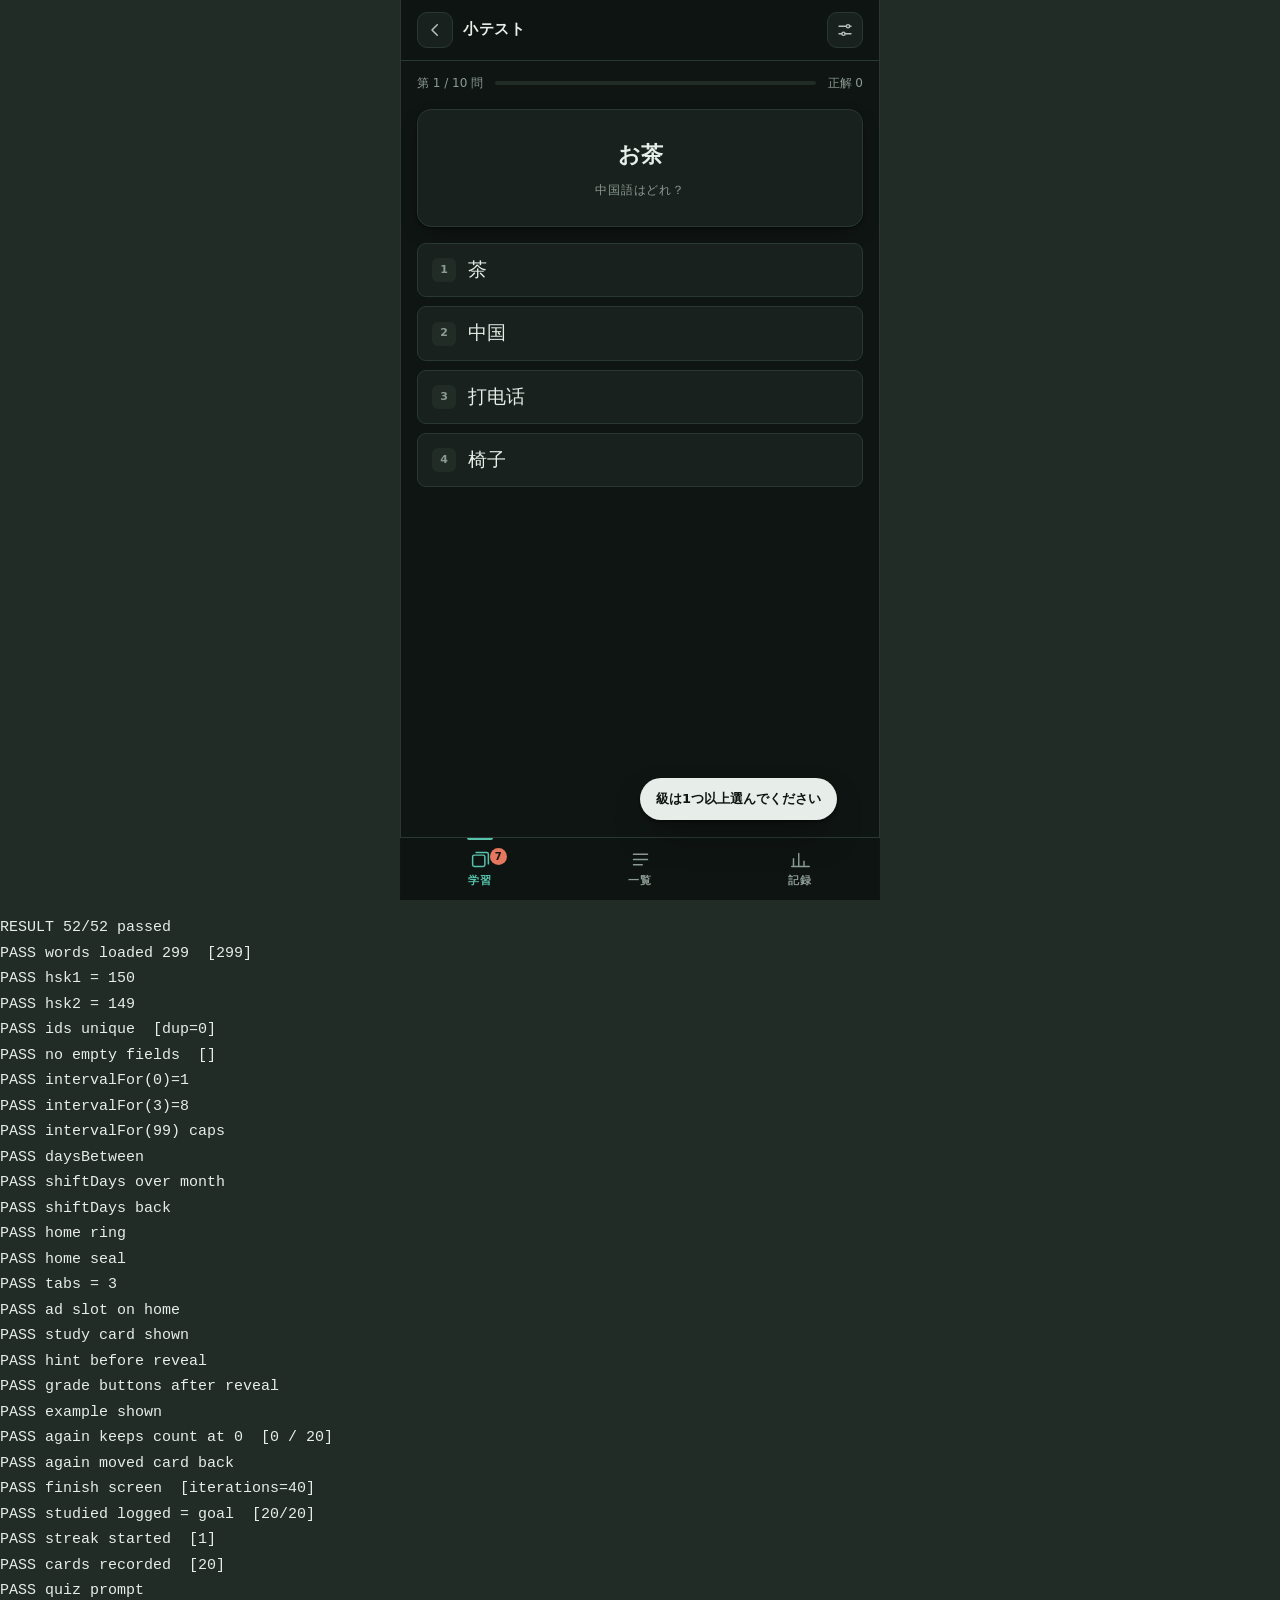
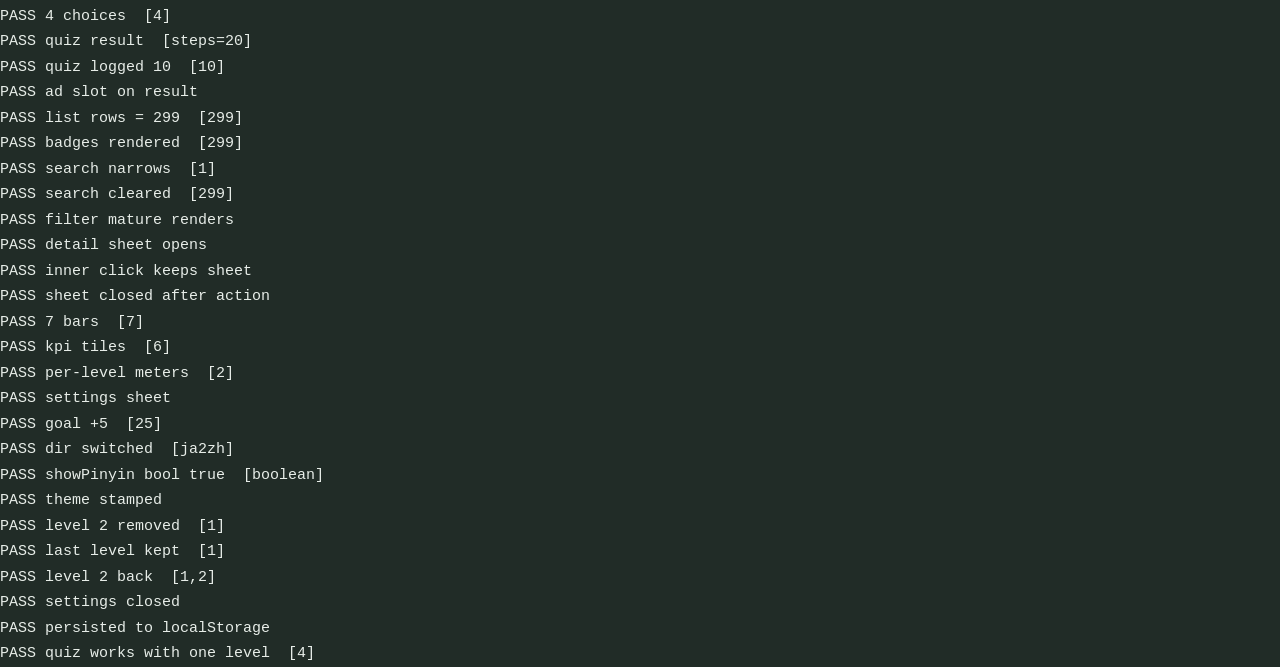
==== dev/selftest.html @ 1c965298 "HSK単語帳 初回公開: HSK1・2 299語、間隔反復、小テスト、広告枠 Co-Authored-By: Claude Sonnet 5 <noreply@anthropic.com>" ====
<!doctype html>
<html lang="ja"><head><meta charset="utf-8"><title>selftest</title>
<link rel="stylesheet" href="../css/app.css"></head><body>
<div class="app">
  <header class="topbar" id="topbar"></header>
  <main class="screen" id="screen"><p class="empty">読み込み中…</p></main>
  <nav class="tabbar" id="tabbar"></nav>
</div>
<div id="sheet" hidden></div>
<pre id="out">pending</pre>
<script src="../data/hsk1.js"></script>
<script src="../data/hsk2.js"></script>
<script src="../js/store.js"></script>
<script src="../js/srs.js"></script>
<script src="../js/ads.js"></script>
<script src="../js/app.js"></script>
<script>
var L = [];
function ok(name, cond, extra) { L.push((cond ? "PASS " : "FAIL ") + name + (extra !== undefined ? "  [" + extra + "]" : "")); }
function q(s) { return document.querySelector(s); }
function qa(s) { return document.querySelectorAll(s); }
function click(s) { var e = q(s); if (!e) { L.push("FAIL click-missing " + s); return false; } e.click(); return true; }

window.addEventListener("load", function () { setTimeout(run, 60); });

function run() {
  try {
    var S = window.HSK.store, R = window.HSK.srs, A = window.HSK.app;

    /* --- データ --- */
    var W = A.words();
    ok("words loaded 299", W.length === 299, W.length);
    ok("hsk1 = 150", W.filter(function (x) { return x.level === 1; }).length === 150);
    ok("hsk2 = 149", W.filter(function (x) { return x.level === 2; }).length === 149);
    var ids = {}, dup = 0;
    W.forEach(function (x) { if (ids[x.id]) dup++; ids[x.id] = 1; });
    ok("ids unique", dup === 0, "dup=" + dup);
    var missing = W.filter(function (x) { return !x.w || !x.p || !x.j || !x.pos || !x.ez || !x.ep || !x.ej; });
    ok("no empty fields", missing.length === 0, missing.length ? missing[0].id : "");

    /* --- 日付と間隔の計算 --- */
    ok("intervalFor(0)=1", R.intervalFor(0) === 1);
    ok("intervalFor(3)=8", R.intervalFor(3) === 8);
    ok("intervalFor(99) caps", R.intervalFor(99) === 60);
    ok("daysBetween", S.daysBetween("2026-02-28", "2026-03-01") === 1);
    ok("shiftDays over month", S.shiftDays("2026-01-31", 1) === "2026-02-01");
    ok("shiftDays back", S.shiftDays("2026-03-01", -1) === "2026-02-28");

    /* --- ホーム --- */
    ok("home ring", !!q(".ring__num"));
    ok("home seal", !!q(".seal"));
    ok("tabs = 3", qa("#tabbar button").length === 3);
    ok("ad slot on home", !!q('[data-ad="home"]'));

    /* --- 学習を一周する --- */
    var goal = S.settings.goal;
    click('[data-go="study-normal"]');
    ok("study card shown", !!q(".card"));
    ok("hint before reveal", !!q(".card__hint"));
    click('[data-act="reveal"]');
    ok("grade buttons after reveal", qa(".grade button").length === 3);
    ok("example shown", !!q(".example__zh"));

    /* 1枚目は「わからない」で後ろに回る */
    var first = q(".card__hanzi").textContent;
    click('[data-grade="again"]');
    var barText = q(".study__bar span").textContent;
    ok("again keeps count at 0", barText.indexOf("0 /") === 0, barText);
    ok("again moved card back", q(".card__hanzi").textContent !== first || goal === 1);

    var guard = 0;
    while (q(".grade, .card") && guard++ < 400) {
      if (q(".grade")) { q('[data-grade="good"]').click(); }
      else if (q('[data-act="reveal"]')) { q('[data-act="reveal"]').click(); }
      else break;
    }
    ok("finish screen", !!q(".finish"), "iterations=" + guard);
    ok("studied logged = goal", S.countStudied(S.today()) === goal, S.countStudied(S.today()) + "/" + goal);
    ok("streak started", S.liveStreak(S.today()) === 1, S.liveStreak(S.today()));
    var graded = Object.keys(S.state.cards).length;
    ok("cards recorded", graded === goal, graded);

    /* --- 小テスト --- */
    click('[data-go="quiz"]');
    ok("quiz prompt", !!q(".quiz__prompt"));
    ok("4 choices", qa(".choice").length === 4, qa(".choice").length);
    var qguard = 0;
    while (!q(".score-big") && qguard++ < 60) {
      if (q(".choice:not([disabled])")) q(".choice:not([disabled])").click();
      else if (q('[data-act="quiz-next"]')) q('[data-act="quiz-next"]').click();
      else break;
    }
    ok("quiz result", !!q(".score-big"), "steps=" + qguard);
    ok("quiz logged 10", S.state.log[S.today()].quiz === 10, S.state.log[S.today()].quiz);
    ok("ad slot on result", !!q('[data-ad="result"]'));

    /* --- 一覧 --- */
    click('[data-tab="list"]');
    var rows = qa(".word-row").length;
    ok("list rows = 299", rows === 299, rows);
    ok("badges rendered", qa(".badge").length === rows, qa(".badge").length);
    var inp = q("#list-search");
    inp.value = "苹果";
    inp.dispatchEvent(new Event("input", { bubbles: true }));
    ok("search narrows", qa(".word-row").length === 1, qa(".word-row").length);
    inp.value = "";
    inp.dispatchEvent(new Event("input", { bubbles: true }));
    ok("search cleared", qa(".word-row").length === 299, qa(".word-row").length);
    click('[data-filter="mature"]');
    ok("filter mature renders", !!(q(".word-list") || q(".empty")));
    click('[data-filter="all"]');

    /* 語の詳細シート */
    q(".word-row").click();
    ok("detail sheet opens", !!q(".sheet .detail"));
    q(".sheet").click();                       /* シート内の余白を押しても閉じない */
    ok("inner click keeps sheet", !!q(".sheet .detail"));
    click('[data-act="mark-mature"]');
    ok("sheet closed after action", !q(".sheet"));

    /* --- 記録 --- */
    click('[data-tab="stats"]');
    ok("7 bars", qa(".bars__col").length === 7, qa(".bars__col").length);
    ok("kpi tiles", qa(".kpi").length >= 4, qa(".kpi").length);
    ok("per-level meters", qa(".meter").length >= 2, qa(".meter").length);

    /* --- 設定 --- */
    click('[data-act="settings"]');
    ok("settings sheet", !!q(".sheet"));
    var g0 = S.settings.goal;
    click('[data-act="goal+"]');
    ok("goal +5", S.settings.goal === g0 + 5, S.settings.goal);
    click('[data-set="dir"][data-val="ja2zh"]');
    ok("dir switched", S.settings.dir === "ja2zh", S.settings.dir);
    click('[data-set="showPinyin"][data-val="true"]');
    ok("showPinyin bool true", S.settings.showPinyin === true, typeof S.settings.showPinyin);
    click('[data-set="theme"][data-val="dark"]');
    ok("theme stamped", document.documentElement.getAttribute("data-theme") === "dark");
    click('[data-level="2"]');
    ok("level 2 removed", S.settings.levels.join() === "1", S.settings.levels.join());
    click('[data-level="1"]');
    ok("last level kept", S.settings.levels.join() === "1", S.settings.levels.join());
    click('[data-level="2"]');
    ok("level 2 back", S.settings.levels.join() === "1,2", S.settings.levels.join());
    click('[data-act="sheet-close"]');
    ok("settings closed", !q(".sheet"));

    /* --- 保存 --- */
    S.saveNow();
    var raw = localStorage.getItem("hsk-vocab:v1");
    var parsed = raw ? JSON.parse(raw) : null;
    ok("persisted to localStorage", !!(parsed && parsed.cards && Object.keys(parsed.cards).length > 0));

    /* 片方の級だけでも小テストが組めるか */
    S.settings.levels = [1];
    click('[data-tab="home"]');
    click('[data-go="quiz"]');
    ok("quiz works with one level", qa(".choice").length === 4, qa(".choice").length);
  } catch (e) {
    L.push("FAIL exception: " + (e && e.message) + " @ " + (e && e.stack ? e.stack.split("\n")[1] : ""));
  }
  var bad = L.filter(function (s) { return s.indexOf("FAIL") === 0; });
  document.getElementById("out").textContent =
    "RESULT " + (L.length - bad.length) + "/" + L.length + " passed\n" + L.join("\n");
}
</script></body></html>
---- css/app.css ----
/* ===========================================================
   HSK 単語帳 — スタイル
   モチーフ: 青磁(翠)の紙面に、連続記録だけを朱印で押す
   =========================================================== */

/* ---- トークン: 明るいテーマを完全定義 ---- */
:root {
  --paper:      #F1F4F0;   /* 地色: わずかに緑に寄せた紙白 */
  --surface:    #FFFFFF;
  --surface-2:  #E9EEE8;   /* 沈んだ面 */
  --ink:        #1B2420;   /* 墨: 緑に寄せた黒 */
  --ink-2:      #44524B;
  --muted:      #6B7A72;
  --line:       #D5DDD5;
  --line-2:     #C3CDC3;

  --jade:       #15655A;   /* 主アクション */
  --jade-soft:  #DCE9E5;
  --jade-ink:   #0E4A41;
  --on-jade:    #FFFFFF;   /* 翠の上に乗る文字色 */

  --seal:       #B33A2B;   /* 朱: 連続記録の印にのみ使う */
  --seal-soft:  #F5E2DE;

  --good:       #4C7A3C;
  --warn:       #9A7320;
  --crit:       #A63A2B;

  --radius:     14px;
  --radius-sm:  9px;
  --shadow:     0 1px 2px rgba(27,36,32,.06), 0 8px 24px -12px rgba(27,36,32,.18);
  --shadow-lift:0 2px 4px rgba(27,36,32,.08), 0 18px 40px -16px rgba(27,36,32,.28);

  --font-ui:    "Zen Kaku Gothic New", "Hiragino Kaku Gothic ProN", "Yu Gothic UI", Meiryo, system-ui, sans-serif;
  --font-han:   "Noto Serif SC", "Songti SC", "Yu Mincho", "Hiragino Mincho ProN", serif;

  --tab-h:      62px;
  color-scheme: light;
}

@media (prefers-color-scheme: dark) {
  :root:not([data-theme="light"]) {
    --paper:     #0F1513;
    --surface:   #18211D;
    --surface-2: #212C27;
    --ink:       #E7EDE8;
    --ink-2:     #B6C3BC;
    --muted:     #8B9A92;
    --line:      #2A3833;
    --line-2:    #3A4A44;

    --jade:      #58C3AC;
    --jade-soft: #1C332E;
    --jade-ink:  #8FDCC9;
    --on-jade:   #07211C;

    --seal:      #E5775F;
    --seal-soft: #341D18;

    --good:      #7FC167;
    --warn:      #D9AE4E;
    --crit:      #E5775F;

    --shadow:      0 1px 2px rgba(0,0,0,.5), 0 8px 24px -12px rgba(0,0,0,.7);
    --shadow-lift: 0 2px 4px rgba(0,0,0,.55), 0 18px 40px -16px rgba(0,0,0,.8);
    color-scheme: dark;
  }
}

:root[data-theme="dark"] {
  --paper:     #0F1513;
  --surface:   #18211D;
  --surface-2: #212C27;
  --ink:       #E7EDE8;
  --ink-2:     #B6C3BC;
  --muted:     #8B9A92;
  --line:      #2A3833;
  --line-2:    #3A4A44;

  --jade:      #58C3AC;
  --jade-soft: #1C332E;
  --jade-ink:  #8FDCC9;
  --on-jade:   #07211C;

  --seal:      #E5775F;
  --seal-soft: #341D18;

  --good:      #7FC167;
  --warn:      #D9AE4E;
  --crit:      #E5775F;

  --shadow:      0 1px 2px rgba(0,0,0,.5), 0 8px 24px -12px rgba(0,0,0,.7);
  --shadow-lift: 0 2px 4px rgba(0,0,0,.55), 0 18px 40px -16px rgba(0,0,0,.8);
  color-scheme: dark;
}

/* ---- 土台 ---- */
*, *::before, *::after { box-sizing: border-box; }

html, body { height: 100%; }

body {
  margin: 0;
  background: var(--paper);
  color: var(--ink);
  font-family: var(--font-ui);
  font-size: 15px;
  line-height: 1.7;
  -webkit-text-size-adjust: 100%;
  -webkit-tap-highlight-color: transparent;
}

img { max-width: 100%; }
[hidden] { display: none !important; }

button { font: inherit; color: inherit; cursor: pointer; }

:focus-visible {
  outline: 2px solid var(--jade);
  outline-offset: 2px;
  border-radius: 4px;
}

@media (prefers-reduced-motion: reduce) {
  *, *::before, *::after {
    animation-duration: .001ms !important;
    transition-duration: .001ms !important;
  }
}

/* ---- アプリの器: スマホ幅基準、PCでは中央に ---- */
.app {
  max-width: 480px;
  margin: 0 auto;
  min-height: 100%;
  background: var(--paper);
  display: flex;
  flex-direction: column;
  position: relative;
}

@media (min-width: 540px) {
  body { background: var(--surface-2); }
  .app {
    min-height: 100vh;
    border-inline: 1px solid var(--line);
  }
}

/* ---- 上部バー ---- */
.topbar {
  position: sticky;
  top: env(safe-area-inset-top, 0px);
  z-index: 20;
  display: flex;
  align-items: center;
  gap: 10px;
  padding: 12px 16px;
  background: color-mix(in srgb, var(--paper) 88%, transparent);
  backdrop-filter: blur(10px);
  border-bottom: 1px solid var(--line);
}

.topbar__title {
  margin: 0;
  font-size: 15px;
  font-weight: 700;
  letter-spacing: .04em;
  display: flex;
  align-items: baseline;
  gap: 8px;
}

.topbar__title .cn {
  font-family: var(--font-han);
  font-size: 18px;
  color: var(--jade);
}

.topbar__spacer { flex: 1; }

.icon-btn {
  display: inline-grid;
  place-items: center;
  width: 36px; height: 36px;
  border: 1px solid var(--line);
  border-radius: 10px;
  background: var(--surface);
  color: var(--ink-2);
  transition: border-color .15s, color .15s;
}
.icon-btn:hover { border-color: var(--line-2); color: var(--ink); }
.icon-btn svg { width: 18px; height: 18px; }

/* ---- 画面 ---- */
.screen {
  flex: 1;
  padding: 20px 16px calc(var(--tab-h) + 28px);
  display: flex;
  flex-direction: column;
  gap: 20px;
}

.screen--flush { padding-top: 12px; }

/* ---- 共通の文字づかい ---- */
.eyebrow {
  margin: 0;
  font-size: 11px;
  font-weight: 700;
  letter-spacing: .14em;
  text-transform: uppercase;
  color: var(--muted);
}

.section-head {
  display: flex;
  align-items: baseline;
  justify-content: space-between;
  gap: 12px;
}

h2.h {
  margin: 0;
  font-size: 17px;
  font-weight: 700;
  letter-spacing: .02em;
  text-wrap: balance;
}

.note { margin: 0; font-size: 13px; color: var(--muted); }

.tnum { font-variant-numeric: tabular-nums; }

/* ---- ボタン ---- */
.btn {
  display: inline-flex;
  align-items: center;
  justify-content: center;
  gap: 8px;
  min-height: 46px;
  padding: 0 18px;
  border: 1px solid var(--line);
  border-radius: var(--radius-sm);
  background: var(--surface);
  color: var(--ink);
  font-weight: 700;
  letter-spacing: .02em;
  transition: transform .12s, border-color .15s, background .15s;
}
.btn:hover { border-color: var(--line-2); }
.btn:active { transform: translateY(1px); }

.btn--primary {
  background: var(--jade);
  border-color: var(--jade);
  color: var(--on-jade);
  min-height: 54px;
  font-size: 16px;
  box-shadow: var(--shadow);
}
.btn--primary:hover { background: var(--jade-ink); border-color: var(--jade-ink); }

.btn--block { width: 100%; }
.btn--sm { min-height: 36px; padding: 0 12px; font-size: 13px; font-weight: 600; }
.btn:disabled { opacity: .45; cursor: not-allowed; }

/* =========================================================
   ホーム
   ========================================================= */

/* 今日の面: 進捗リング + 朱印 */
.today {
  display: grid;
  grid-template-columns: 112px 1fr;
  gap: 18px;
  align-items: center;
  padding: 20px 18px;
  background: var(--surface);
  border: 1px solid var(--line);
  border-radius: var(--radius);
  box-shadow: var(--shadow);
}

.ring { position: relative; width: 112px; height: 112px; }
.ring svg { width: 100%; height: 100%; transform: rotate(-90deg); }
.ring__track { fill: none; stroke: var(--surface-2); stroke-width: 9; }
.ring__bar {
  fill: none;
  stroke: var(--jade);
  stroke-width: 9;
  stroke-linecap: round;
  transition: stroke-dashoffset .5s cubic-bezier(.3,.8,.3,1);
}
.ring__label {
  position: absolute; inset: 0;
  display: grid; place-content: center; text-align: center;
  line-height: 1.15;
}
.ring__num {
  font-size: 27px; font-weight: 700;
  font-variant-numeric: tabular-nums;
  letter-spacing: -.01em;
}
.ring__den { font-size: 11px; color: var(--muted); font-variant-numeric: tabular-nums; }

.today__body { display: flex; flex-direction: column; gap: 8px; min-width: 0; }
.today__line { margin: 0; font-size: 13.5px; color: var(--ink-2); }
.today__line b { color: var(--ink); font-variant-numeric: tabular-nums; }

/* 朱印 — 連続日数だけに使う意匠 */
.seal {
  --sz: 56px;
  flex: 0 0 auto;
  width: var(--sz); height: var(--sz);
  display: grid; place-content: center; text-align: center;
  color: var(--seal);
  border: 2.5px solid var(--seal);
  border-radius: 8px;
  background: var(--seal-soft);
  font-family: var(--font-han);
  line-height: 1.05;
  transform: rotate(-4deg);
  letter-spacing: 0;
}
.seal__n { font-size: 21px; font-weight: 700; font-variant-numeric: tabular-nums; }
.seal__u { font-size: 9.5px; letter-spacing: .1em; }
.seal--zero { color: var(--muted); border-color: var(--line-2); background: var(--surface-2); }

.streak-row { display: flex; align-items: center; gap: 14px; }
.streak-row__text { min-width: 0; }
.streak-row__text p { margin: 0; }

/* 学習の入口 */
.start-stack { display: flex; flex-direction: column; gap: 10px; }
.quick-row { display: grid; grid-template-columns: 1fr 1fr; gap: 10px; }

/* 級の切替 */
.levels { display: flex; gap: 8px; }
.chip {
  flex: 1;
  min-height: 40px;
  display: inline-flex; align-items: center; justify-content: center; gap: 7px;
  border: 1px solid var(--line);
  border-radius: 999px;
  background: var(--surface);
  color: var(--muted);
  font-size: 13px; font-weight: 700;
  transition: background .15s, color .15s, border-color .15s;
}
.chip[aria-pressed="true"] {
  background: var(--jade-soft);
  border-color: var(--jade);
  color: var(--jade-ink);
}
.chip__n { font-size: 11px; font-weight: 600; font-variant-numeric: tabular-nums; opacity: .8; }

/* 進捗の内訳バー */
.breakdown { display: flex; flex-direction: column; gap: 10px; }
.meter {
  display: flex;
  height: 10px;
  border-radius: 999px;
  overflow: hidden;
  background: var(--surface-2);
  border: 1px solid var(--line);
}
.meter > span { display: block; transition: width .45s ease; }
.meter__new    { background: var(--line-2); }
.meter__learn  { background: var(--warn); }
.meter__mature { background: var(--jade); }

.legend { display: flex; flex-wrap: wrap; gap: 6px 16px; font-size: 12px; color: var(--muted); }
.legend span { display: inline-flex; align-items: center; gap: 6px; }
.legend i { width: 9px; height: 9px; border-radius: 3px; display: inline-block; }

/* =========================================================
   学習（フラッシュカード）
   ========================================================= */
.study { flex: 1; display: flex; flex-direction: column; gap: 16px; }

.study__bar {
  display: flex; align-items: center; gap: 12px;
  font-size: 12px; color: var(--muted);
  font-variant-numeric: tabular-nums;
}
.study__track {
  flex: 1; height: 4px; border-radius: 999px;
  background: var(--surface-2); overflow: hidden;
}
.study__fill { display: block; height: 100%; background: var(--jade); transition: width .3s; }

.card {
  flex: 1;
  min-height: 340px;
  display: flex;
  flex-direction: column;
  justify-content: center;
  gap: 16px;
  padding: 28px 22px;
  text-align: center;
  background: var(--surface);
  border: 1px solid var(--line);
  border-radius: var(--radius);
  box-shadow: var(--shadow-lift);
  cursor: pointer;
  position: relative;
  overflow: hidden;
}
.card:hover { border-color: var(--line-2); }

/* 級の帯 — カード左端の細い標識 */
.card::before {
  content: "";
  position: absolute; inset: 0 auto 0 0;
  width: 4px;
  background: var(--jade);
  opacity: .85;
}
.card[data-level="2"]::before { background: var(--warn); }

.card__hanzi {
  font-family: var(--font-han);
  font-size: clamp(56px, 19vw, 86px);
  font-weight: 600;
  line-height: 1.15;
  letter-spacing: .02em;
  margin: 0;
  overflow-wrap: anywhere;
}
.card__hanzi--long { font-size: clamp(32px, 11vw, 48px); }

.card__pinyin {
  margin: 0;
  font-size: 19px;
  letter-spacing: .06em;
  color: var(--jade);
  font-weight: 500;
}

.card__ja {
  margin: 0;
  font-size: 20px;
  font-weight: 700;
  text-wrap: balance;
}

.card__hint {
  margin: 0;
  font-size: 12.5px;
  color: var(--muted);
  letter-spacing: .04em;
}

.pos-chip {
  align-self: center;
  padding: 2px 10px;
  border: 1px solid var(--line-2);
  border-radius: 999px;
  font-size: 11px;
  font-weight: 700;
  color: var(--muted);
  letter-spacing: .06em;
}

/* 例文 — 学習面の「紙に書き写した一行」として扱う */
.example {
  margin: 0;
  padding: 14px 16px;
  text-align: left;
  background: var(--surface-2);
  border-radius: var(--radius-sm);
  border-left: 3px solid var(--jade);
  display: flex; flex-direction: column; gap: 3px;
}
.example__zh { font-family: var(--font-han); font-size: 17px; line-height: 1.6; }
.example__py { font-size: 12px; color: var(--jade); letter-spacing: .04em; }
.example__ja { font-size: 13px; color: var(--ink-2); }

.reveal-fade { animation: riseIn .22s ease both; }
@keyframes riseIn { from { opacity: 0; transform: translateY(6px); } to { opacity: 1; transform: none; } }

/* 自己採点 */
.grade {
  display: grid;
  grid-template-columns: repeat(3, 1fr);
  gap: 8px;
}
.grade button {
  display: flex; flex-direction: column; align-items: center; gap: 2px;
  min-height: 58px;
  border: 1px solid var(--line);
  border-radius: var(--radius-sm);
  background: var(--surface);
  font-weight: 700; font-size: 14px;
  transition: transform .12s, background .15s, border-color .15s;
}
.grade button:active { transform: translateY(1px); }
.grade small { font-size: 10.5px; font-weight: 600; color: var(--muted); letter-spacing: .02em; }
.grade .g-again { border-color: color-mix(in srgb, var(--crit) 40%, var(--line)); color: var(--crit); }
.grade .g-hard  { border-color: color-mix(in srgb, var(--warn) 40%, var(--line)); color: var(--warn); }
.grade .g-good  { border-color: var(--jade); color: var(--jade-ink); background: var(--jade-soft); }

/* 学習の終わり */
.finish {
  flex: 1;
  display: flex; flex-direction: column; align-items: center; justify-content: center;
  gap: 14px; text-align: center;
  padding: 36px 20px;
}
.finish__seal {
  --sz: 88px;
  border-radius: 10px;
}
.finish__seal .seal__n { font-size: 32px; }
.finish__seal .seal__u { font-size: 11px; }
.finish h2 { margin: 0; font-size: 22px; }

/* =========================================================
   小テスト
   ========================================================= */
.quiz { display: flex; flex-direction: column; gap: 16px; flex: 1; }

.quiz__prompt {
  padding: 26px 20px;
  text-align: center;
  background: var(--surface);
  border: 1px solid var(--line);
  border-radius: var(--radius);
  box-shadow: var(--shadow);
}
.quiz__prompt .q-han { font-family: var(--font-han); font-size: clamp(38px, 13vw, 56px); line-height: 1.2; }
.quiz__prompt .q-ja  { font-size: 22px; font-weight: 700; text-wrap: balance; }
.quiz__prompt .q-sub { font-size: 12px; color: var(--muted); letter-spacing: .08em; margin-top: 6px; }

.choices { display: flex; flex-direction: column; gap: 9px; }
.choice {
  display: flex; align-items: center; gap: 12px;
  width: 100%;
  min-height: 54px;
  padding: 10px 14px;
  text-align: left;
  border: 1px solid var(--line);
  border-radius: var(--radius-sm);
  background: var(--surface);
  font-size: 15px;
  transition: border-color .15s, background .15s, transform .12s;
}
.choice:hover:not(:disabled) { border-color: var(--line-2); }
.choice:active:not(:disabled) { transform: translateY(1px); }
.choice__key {
  flex: 0 0 auto;
  width: 24px; height: 24px;
  display: grid; place-content: center;
  border-radius: 6px;
  background: var(--surface-2);
  color: var(--muted);
  font-size: 11px; font-weight: 700;
}
.choice__text { min-width: 0; overflow-wrap: anywhere; }
.choice__text .han { font-family: var(--font-han); font-size: 19px; }

.choice.is-correct {
  border-color: var(--good);
  background: color-mix(in srgb, var(--good) 12%, var(--surface));
}
.choice.is-wrong {
  border-color: var(--crit);
  background: color-mix(in srgb, var(--crit) 12%, var(--surface));
}
.choice.is-correct .choice__key { background: var(--good); color: var(--surface); }
.choice.is-wrong   .choice__key { background: var(--crit); color: var(--surface); }
.choice:disabled { cursor: default; }

.quiz__feedback { min-height: 24px; font-size: 13.5px; font-weight: 700; text-align: center; }
.quiz__feedback[data-ok="1"] { color: var(--good); }
.quiz__feedback[data-ok="0"] { color: var(--crit); }

.score-big {
  text-align: center;
  font-size: 52px; font-weight: 700;
  font-variant-numeric: tabular-nums;
  line-height: 1.1;
  color: var(--jade);
}
.score-big small { display: block; font-size: 13px; font-weight: 600; color: var(--muted); letter-spacing: .08em; }

.wrong-list { display: flex; flex-direction: column; gap: 1px; border-radius: var(--radius-sm); overflow: hidden; border: 1px solid var(--line); }
.wrong-list .word-row { border: 0; border-radius: 0; }

/* =========================================================
   一覧
   ========================================================= */
.search {
  display: flex; align-items: center; gap: 10px;
  padding: 0 14px;
  min-height: 44px;
  background: var(--surface);
  border: 1px solid var(--line);
  border-radius: var(--radius-sm);
}
.search svg { width: 16px; height: 16px; flex: 0 0 auto; color: var(--muted); }
.search input {
  flex: 1; min-width: 0;
  border: 0; background: none; color: inherit;
  font: inherit;
  padding: 10px 0;
}
.search input:focus { outline: none; }

.filters { display: flex; gap: 7px; overflow-x: auto; padding-bottom: 2px; scrollbar-width: none; }
.filters::-webkit-scrollbar { display: none; }
.filters .chip { flex: 0 0 auto; padding: 0 14px; min-height: 34px; font-size: 12.5px; }

.word-list { display: flex; flex-direction: column; gap: 8px; }

.word-row {
  display: grid;
  grid-template-columns: auto 1fr auto;
  align-items: center;
  gap: 12px;
  width: 100%;
  padding: 11px 14px;
  text-align: left;
  background: var(--surface);
  border: 1px solid var(--line);
  border-radius: var(--radius-sm);
  transition: border-color .15s;
}
.word-row:hover { border-color: var(--line-2); }

/* 1字の語と3字の語で読みの開始位置がずれないよう、字面に下限の幅を置く */
.word-row__han {
  font-family: var(--font-han);
  font-size: 23px;
  line-height: 1.3;
  min-width: 2.5em;
}
.word-row__mid { min-width: 0; }
.word-row__py { font-size: 12px; color: var(--jade); letter-spacing: .04em; }
.word-row__ja { font-size: 13.5px; color: var(--ink-2); overflow-wrap: anywhere; }

.badge {
  flex: 0 0 auto;
  padding: 2px 9px;
  border-radius: 999px;
  font-size: 10.5px; font-weight: 700;
  letter-spacing: .04em;
  white-space: nowrap;
  border: 1px solid transparent;
}
.badge--new    { background: var(--surface-2); color: var(--muted); border-color: var(--line); }
.badge--learn  { background: color-mix(in srgb, var(--warn) 14%, var(--surface)); color: var(--warn); border-color: color-mix(in srgb, var(--warn) 35%, transparent); }
.badge--mature { background: var(--jade-soft); color: var(--jade-ink); border-color: color-mix(in srgb, var(--jade) 35%, transparent); }
.badge--due    { background: var(--seal-soft); color: var(--seal); border-color: color-mix(in srgb, var(--seal) 35%, transparent); }

.empty {
  padding: 40px 20px;
  text-align: center;
  color: var(--muted);
  font-size: 13.5px;
}

/* 一覧から開く詳細 */
.detail {
  display: flex; flex-direction: column; gap: 14px;
  padding: 22px 20px;
  background: var(--surface);
  border: 1px solid var(--line);
  border-radius: var(--radius);
  box-shadow: var(--shadow-lift);
  text-align: center;
}
.detail .card__hanzi { font-size: clamp(50px, 17vw, 72px); }

/* =========================================================
   記録
   ========================================================= */
.kpi-grid { display: grid; grid-template-columns: 1fr 1fr; gap: 10px; }
.kpi {
  padding: 14px 16px;
  background: var(--surface);
  border: 1px solid var(--line);
  border-radius: var(--radius-sm);
}
.kpi__v { font-size: 26px; font-weight: 700; font-variant-numeric: tabular-nums; line-height: 1.2; }
.kpi__v small { font-size: 12px; font-weight: 600; color: var(--muted); margin-left: 2px; }
.kpi__k { font-size: 11.5px; color: var(--muted); letter-spacing: .04em; }

/* 7日間の学習量 — 棒は当日を強調 */
.bars {
  display: grid;
  grid-template-columns: repeat(7, 1fr);
  gap: 7px;
  align-items: end;
  height: 128px;
  padding: 14px 14px 0;
  background: var(--surface);
  border: 1px solid var(--line);
  border-radius: var(--radius-sm);
}
.bars__col { display: flex; flex-direction: column; justify-content: flex-end; gap: 6px; height: 100%; text-align: center; }
.bars__bar {
  border-radius: 5px 5px 2px 2px;
  background: var(--jade-soft);
  border: 1px solid color-mix(in srgb, var(--jade) 30%, transparent);
  min-height: 3px;
  transition: height .4s ease;
}
.bars__col--today .bars__bar { background: var(--jade); border-color: var(--jade); }
.bars__n { font-size: 10.5px; color: var(--ink-2); font-variant-numeric: tabular-nums; }
.bars__d { font-size: 10px; color: var(--muted); padding-bottom: 10px; }

/* =========================================================
   広告枠
   ========================================================= */
.ad {
  border: 1px dashed var(--line-2);
  border-radius: var(--radius-sm);
  background: var(--surface-2);
  padding: 8px;
  overflow: hidden;
}
.ad__label {
  display: block;
  font-size: 9.5px; letter-spacing: .14em;
  color: var(--muted);
  text-transform: uppercase;
  margin-bottom: 6px;
}
.ad__box { min-height: 92px; display: grid; place-content: center; }
.ad__placeholder { font-size: 12px; color: var(--muted); text-align: center; line-height: 1.6; }

/* =========================================================
   下タブ
   ========================================================= */
.tabbar {
  position: fixed;
  left: 0; right: 0; bottom: 0;
  z-index: 30;
  max-width: 480px;
  margin: 0 auto;
  display: grid;
  grid-template-columns: repeat(3, 1fr);
  padding: 0 0 env(safe-area-inset-bottom, 0px);
  background: color-mix(in srgb, var(--paper) 92%, transparent);
  backdrop-filter: blur(12px);
  border-top: 1px solid var(--line);
}
.tabbar button {
  display: flex; flex-direction: column; align-items: center; justify-content: center; gap: 2px;
  height: var(--tab-h);
  border: 0; background: none;
  color: var(--muted);
  font-size: 10.5px; font-weight: 700; letter-spacing: .06em;
  position: relative;
  transition: color .15s;
}
.tabbar button svg { width: 21px; height: 21px; }
.tabbar button[aria-current="page"] { color: var(--jade); }
.tabbar button[aria-current="page"]::after {
  content: "";
  position: absolute; top: 0; left: 50%;
  width: 26px; height: 2px;
  transform: translateX(-50%);
  background: var(--jade);
  border-radius: 0 0 2px 2px;
}
.tab-dot {
  position: absolute;
  top: 10px; left: calc(50% + 10px);
  min-width: 17px; height: 17px;
  padding: 0 4px;
  display: grid; place-content: center;
  border-radius: 999px;
  background: var(--seal);
  color: var(--paper);
  font-size: 10px; font-weight: 700;
  font-variant-numeric: tabular-nums;
}

/* =========================================================
   設定シート / トースト
   ========================================================= */
.sheet-wrap {
  position: fixed; inset: 0; z-index: 60;
  display: flex; align-items: flex-end; justify-content: center;
  background: rgba(10,16,14,.45);
  padding: 0;
}
.sheet {
  width: 100%; max-width: 480px;
  max-height: 86vh; overflow-y: auto;
  background: var(--paper);
  border-radius: 18px 18px 0 0;
  border-top: 1px solid var(--line);
  padding: 20px 16px calc(24px + env(safe-area-inset-bottom, 0px));
  display: flex; flex-direction: column; gap: 18px;
  animation: sheetUp .22s ease both;
}
@keyframes sheetUp { from { transform: translateY(14px); opacity: .6; } to { transform: none; opacity: 1; } }

.field { display: flex; flex-direction: column; gap: 8px; }
.field__label { font-size: 13px; font-weight: 700; }
.field__help { font-size: 12px; color: var(--muted); }

.seg { display: flex; gap: 6px; }
.seg button {
  flex: 1; min-height: 40px;
  border: 1px solid var(--line);
  border-radius: var(--radius-sm);
  background: var(--surface);
  color: var(--muted);
  font-size: 13px; font-weight: 700;
}
.seg button[aria-pressed="true"] { background: var(--jade-soft); border-color: var(--jade); color: var(--jade-ink); }

.stepper { display: flex; align-items: center; gap: 10px; }
.stepper__v { flex: 1; text-align: center; font-size: 19px; font-weight: 700; font-variant-numeric: tabular-nums; }
.stepper button {
  width: 44px; height: 44px;
  border: 1px solid var(--line);
  border-radius: var(--radius-sm);
  background: var(--surface);
  font-size: 19px; font-weight: 700;
}

.danger {
  color: var(--crit);
  border-color: color-mix(in srgb, var(--crit) 40%, var(--line));
  background: var(--surface);
}

.toast {
  position: fixed;
  left: 50%; bottom: calc(var(--tab-h) + 18px + env(safe-area-inset-bottom, 0px));
  transform: translateX(-50%);
  z-index: 80;
  max-width: calc(100% - 32px);
  padding: 10px 16px;
  border-radius: 999px;
  background: var(--ink);
  color: var(--paper);
  font-size: 13px; font-weight: 700;
  box-shadow: var(--shadow-lift);
  animation: riseIn .2s ease both;
}

.hr { height: 1px; background: var(--line); border: 0; margin: 0; }

.foot { font-size: 11.5px; color: var(--muted); text-align: center; line-height: 1.8; }
.foot a { color: var(--jade); }
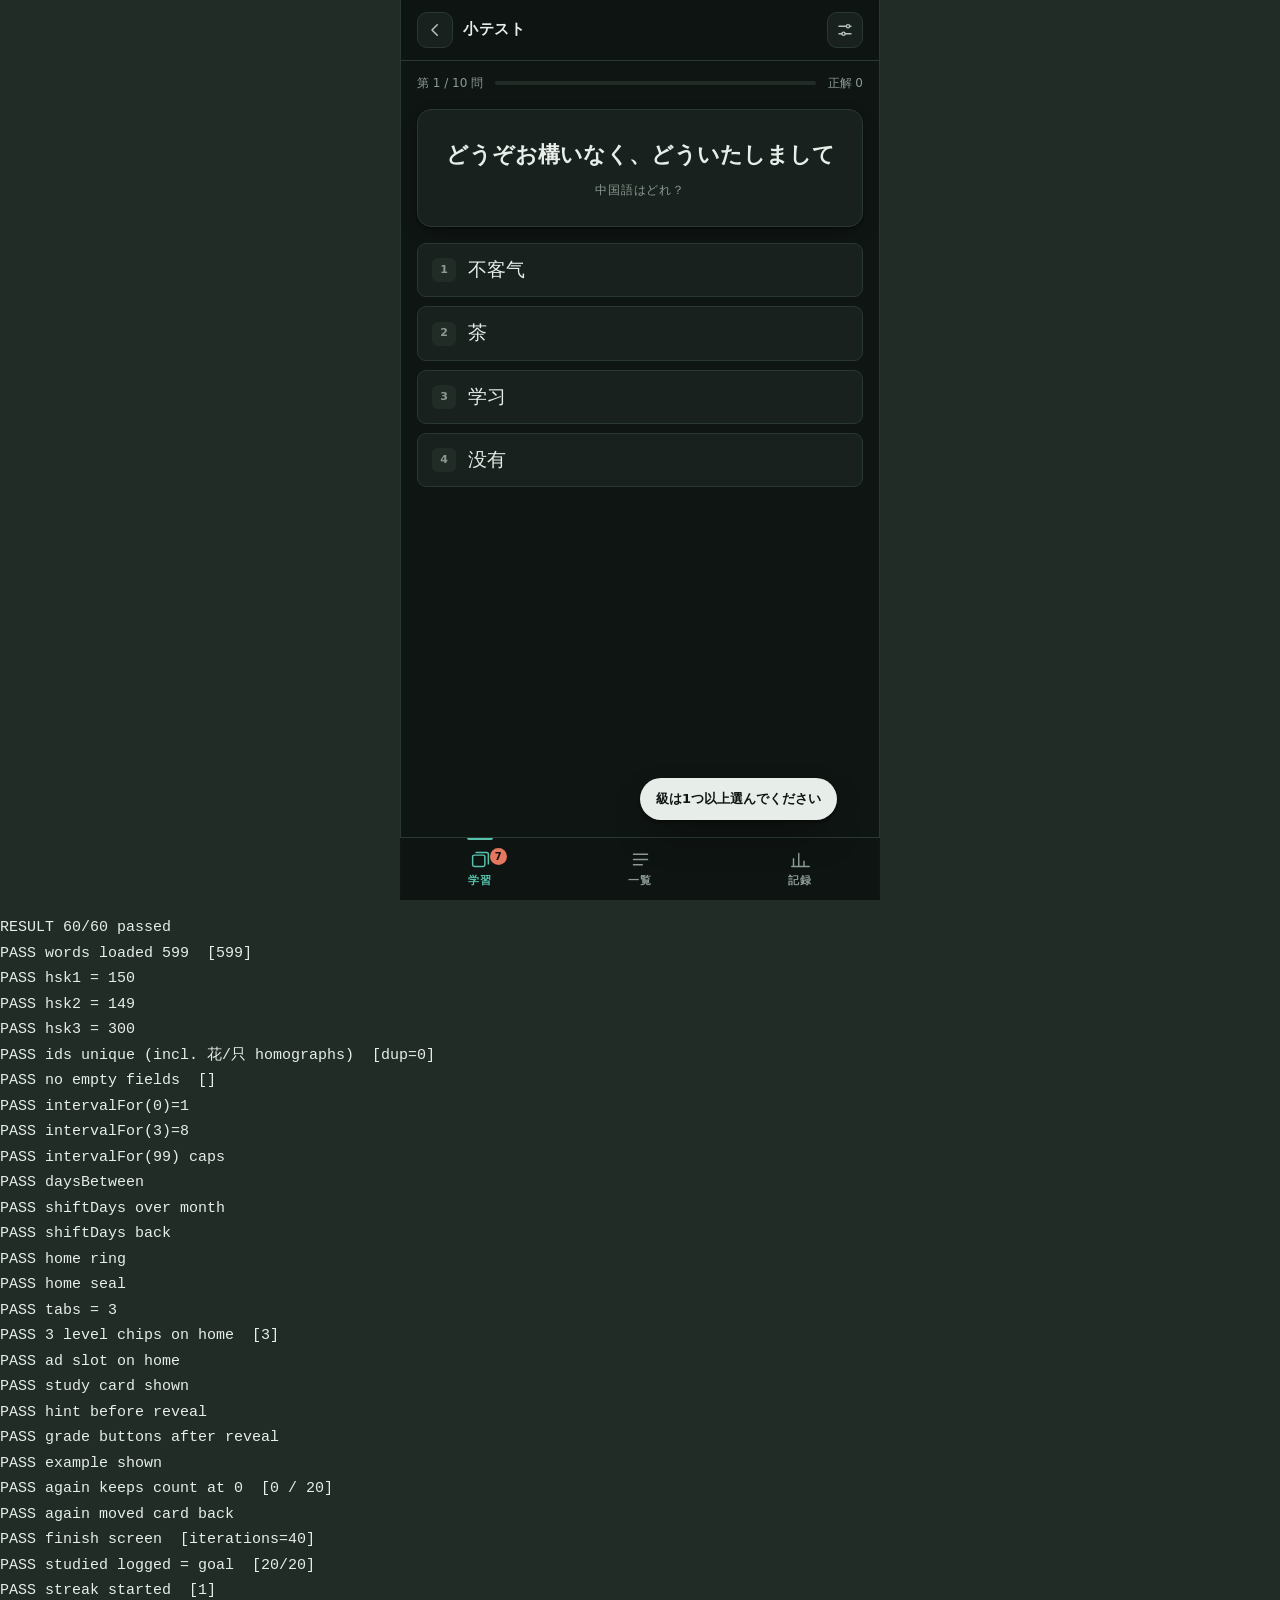
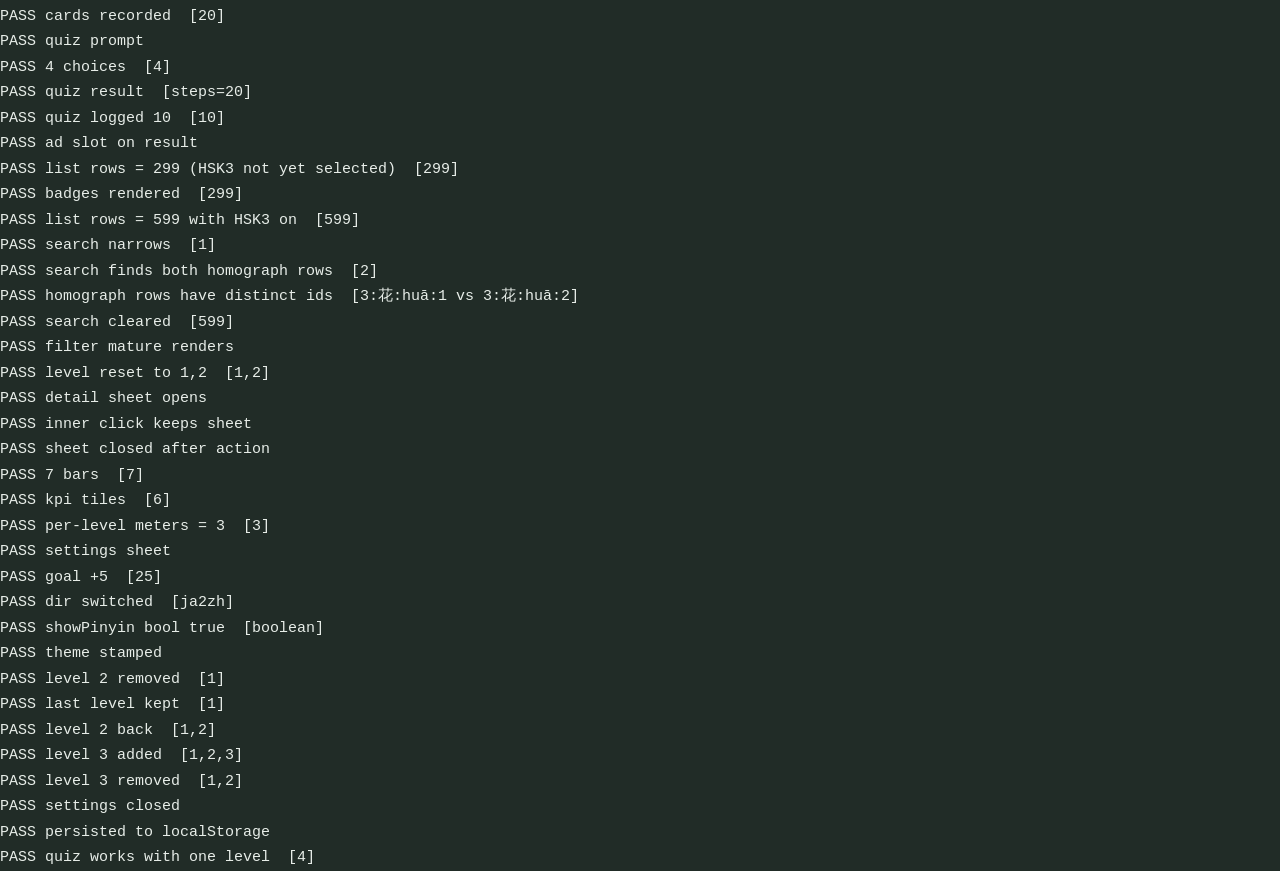
==== commit 88a49417: "HSK3（300語）を追加し、収録599語に拡張 - data/hsk3.js: HSK2.0 Level3 の新出300語。CSUOhio配布のHSK3語彙表PDFを   出典に、簡体字・ピンイン・" ====
--- a/dev/selftest.html
+++ b/dev/selftest.html
@@ -10,6 +10,7 @@
 <pre id="out">pending</pre>
 <script src="../data/hsk1.js"></script>
 <script src="../data/hsk2.js"></script>
+<script src="../data/hsk3.js"></script>
 <script src="../js/store.js"></script>
 <script src="../js/srs.js"></script>
 <script src="../js/ads.js"></script>
@@ -29,12 +30,13 @@
 
     /* --- データ --- */
     var W = A.words();
-    ok("words loaded 299", W.length === 299, W.length);
+    ok("words loaded 599", W.length === 599, W.length);
     ok("hsk1 = 150", W.filter(function (x) { return x.level === 1; }).length === 150);
     ok("hsk2 = 149", W.filter(function (x) { return x.level === 2; }).length === 149);
+    ok("hsk3 = 300", W.filter(function (x) { return x.level === 3; }).length === 300);
     var ids = {}, dup = 0;
     W.forEach(function (x) { if (ids[x.id]) dup++; ids[x.id] = 1; });
-    ok("ids unique", dup === 0, "dup=" + dup);
+    ok("ids unique (incl. 花/只 homographs)", dup === 0, "dup=" + dup);
     var missing = W.filter(function (x) { return !x.w || !x.p || !x.j || !x.pos || !x.ez || !x.ep || !x.ej; });
     ok("no empty fields", missing.length === 0, missing.length ? missing[0].id : "");
 
@@ -50,6 +52,7 @@
     ok("home ring", !!q(".ring__num"));
     ok("home seal", !!q(".seal"));
     ok("tabs = 3", qa("#tabbar button").length === 3);
+    ok("3 level chips on home", qa(".levels .chip").length === 3, qa(".levels .chip").length);
     ok("ad slot on home", !!q('[data-ad="home"]'));
 
     /* --- 学習を一周する --- */
@@ -97,18 +100,37 @@
     /* --- 一覧 --- */
     click('[data-tab="list"]');
     var rows = qa(".word-row").length;
-    ok("list rows = 299", rows === 299, rows);
+    ok("list rows = 299 (HSK3 not yet selected)", rows === 299, rows);
     ok("badges rendered", qa(".badge").length === rows, qa(".badge").length);
+
+    /* HSK3 を含めると 599 語になることを確認してから、検索を試す */
+    click('[data-tab="home"]');
+    click('[data-level="3"]');
+    click('[data-tab="list"]');
+    ok("list rows = 599 with HSK3 on", qa(".word-row").length === 599, qa(".word-row").length);
+
     var inp = q("#list-search");
     inp.value = "苹果";
     inp.dispatchEvent(new Event("input", { bubbles: true }));
     ok("search narrows", qa(".word-row").length === 1, qa(".word-row").length);
+    inp.value = "花";
+    inp.dispatchEvent(new Event("input", { bubbles: true }));
+    var huaRows = qa(".word-row");
+    ok("search finds both homograph rows", huaRows.length === 2, huaRows.length);
+    var huaIds = Array.prototype.map.call(huaRows, function (r) { return r.getAttribute("data-word"); });
+    ok("homograph rows have distinct ids", huaIds[0] !== huaIds[1], huaIds.join(" vs "));
     inp.value = "";
     inp.dispatchEvent(new Event("input", { bubbles: true }));
-    ok("search cleared", qa(".word-row").length === 299, qa(".word-row").length);
+    ok("search cleared", qa(".word-row").length === 599, qa(".word-row").length);
     click('[data-filter="mature"]');
     ok("filter mature renders", !!(q(".word-list") || q(".empty")));
     click('[data-filter="all"]');
+
+    /* 以降のテストの前提を崩さないよう、級の選択を既定(1,2)に戻す */
+    click('[data-tab="home"]');
+    click('[data-level="3"]');
+    ok("level reset to 1,2", S.settings.levels.join() === "1,2", S.settings.levels.join());
+    click('[data-tab="list"]');
 
     /* 語の詳細シート */
     q(".word-row").click();
@@ -122,7 +144,7 @@
     click('[data-tab="stats"]');
     ok("7 bars", qa(".bars__col").length === 7, qa(".bars__col").length);
     ok("kpi tiles", qa(".kpi").length >= 4, qa(".kpi").length);
-    ok("per-level meters", qa(".meter").length >= 2, qa(".meter").length);
+    ok("per-level meters = 3", qa(".meter").length === 3, qa(".meter").length);
 
     /* --- 設定 --- */
     click('[data-act="settings"]');
@@ -142,6 +164,10 @@
     ok("last level kept", S.settings.levels.join() === "1", S.settings.levels.join());
     click('[data-level="2"]');
     ok("level 2 back", S.settings.levels.join() === "1,2", S.settings.levels.join());
+    click('[data-level="3"]');
+    ok("level 3 added", S.settings.levels.join() === "1,2,3", S.settings.levels.join());
+    click('[data-level="3"]');
+    ok("level 3 removed", S.settings.levels.join() === "1,2", S.settings.levels.join());
     click('[data-act="sheet-close"]');
     ok("settings closed", !q(".sheet"));
 
--- a/css/app.css
+++ b/css/app.css
@@ -25,6 +25,7 @@
   --good:       #4C7A3C;
   --warn:       #9A7320;
   --crit:       #A63A2B;
+  --tetsu:      #3A5A78;   /* 鉄紺: 3級目以降のカードの目印に使う */
 
   --radius:     14px;
   --radius-sm:  9px;
@@ -60,6 +61,7 @@
     --good:      #7FC167;
     --warn:      #D9AE4E;
     --crit:      #E5775F;
+    --tetsu:     #7FA8C9;
 
     --shadow:      0 1px 2px rgba(0,0,0,.5), 0 8px 24px -12px rgba(0,0,0,.7);
     --shadow-lift: 0 2px 4px rgba(0,0,0,.55), 0 18px 40px -16px rgba(0,0,0,.8);
@@ -88,6 +90,7 @@
   --good:      #7FC167;
   --warn:      #D9AE4E;
   --crit:      #E5775F;
+  --tetsu:     #7FA8C9;
 
   --shadow:      0 1px 2px rgba(0,0,0,.5), 0 8px 24px -12px rgba(0,0,0,.7);
   --shadow-lift: 0 2px 4px rgba(0,0,0,.55), 0 18px 40px -16px rgba(0,0,0,.8);
@@ -418,6 +421,7 @@
   opacity: .85;
 }
 .card[data-level="2"]::before { background: var(--warn); }
+.card[data-level="3"]::before { background: var(--tetsu); }
 
 .card__hanzi {
   font-family: var(--font-han);
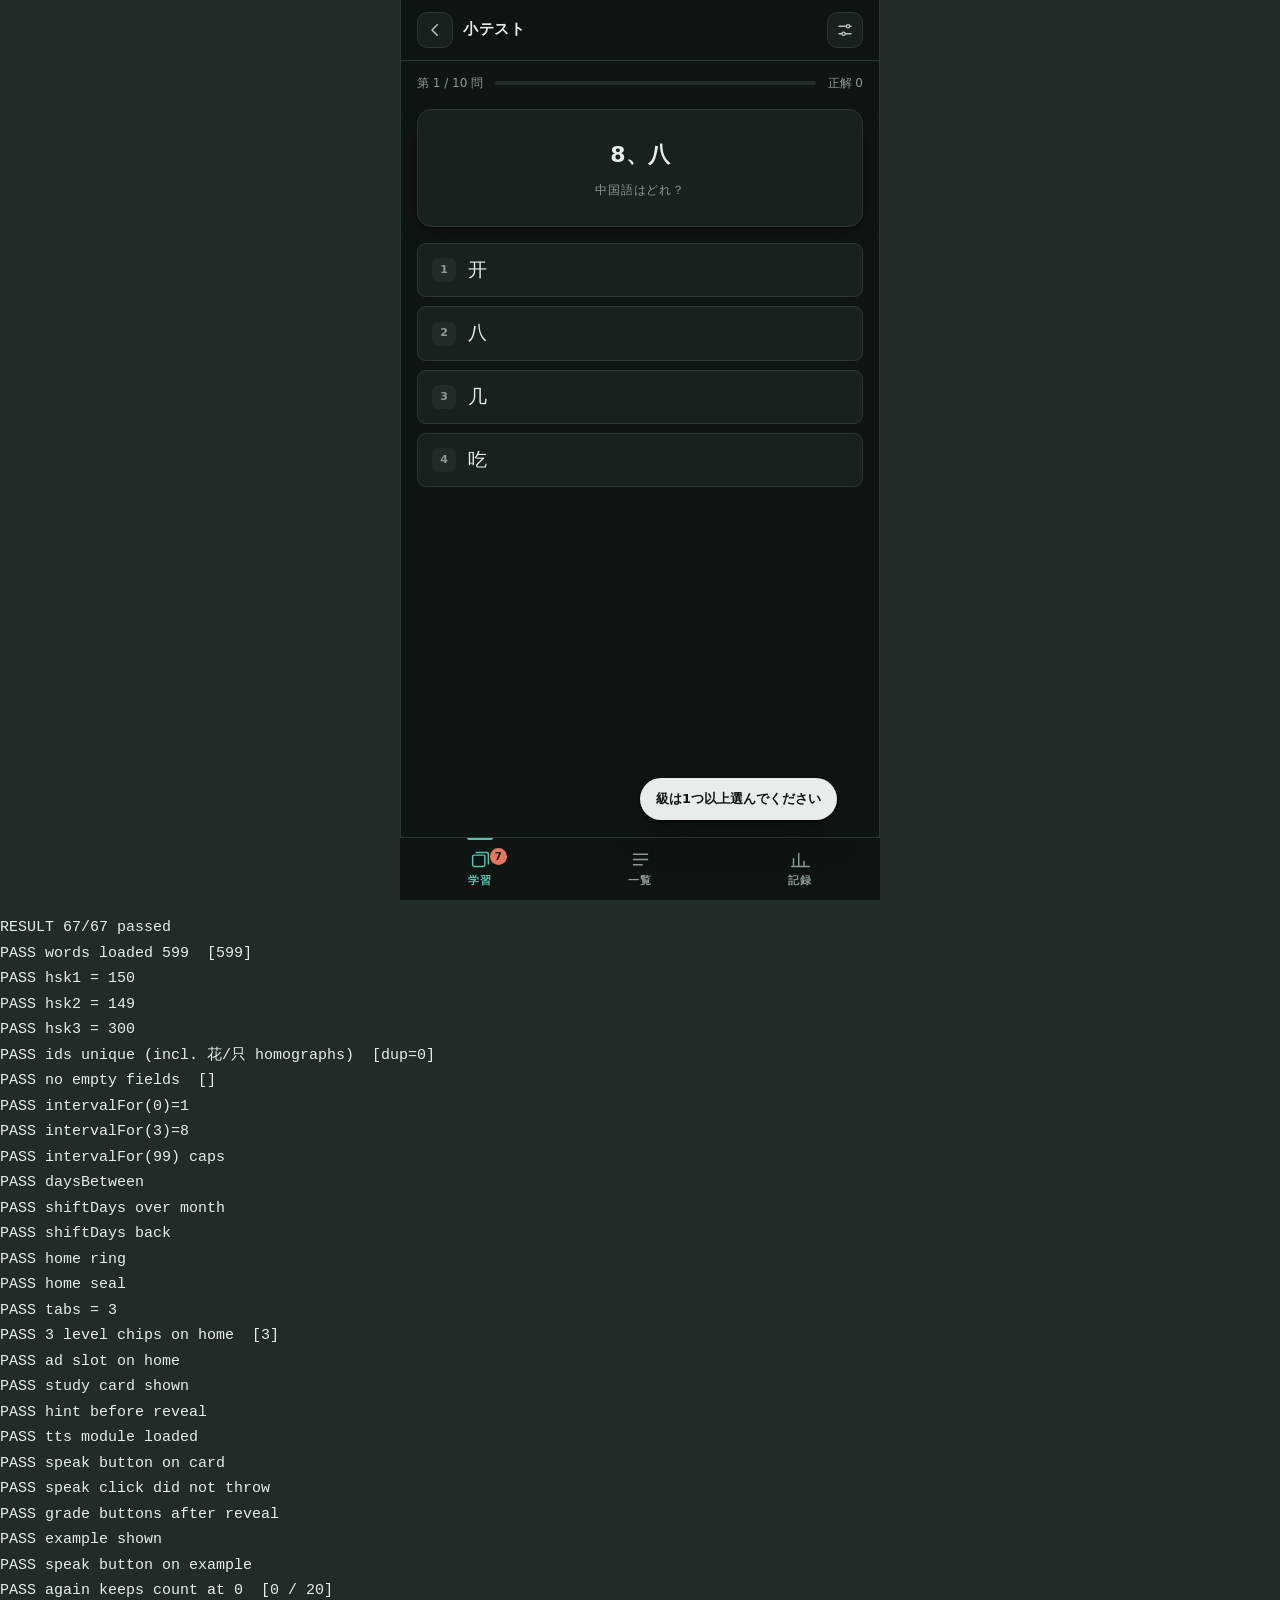
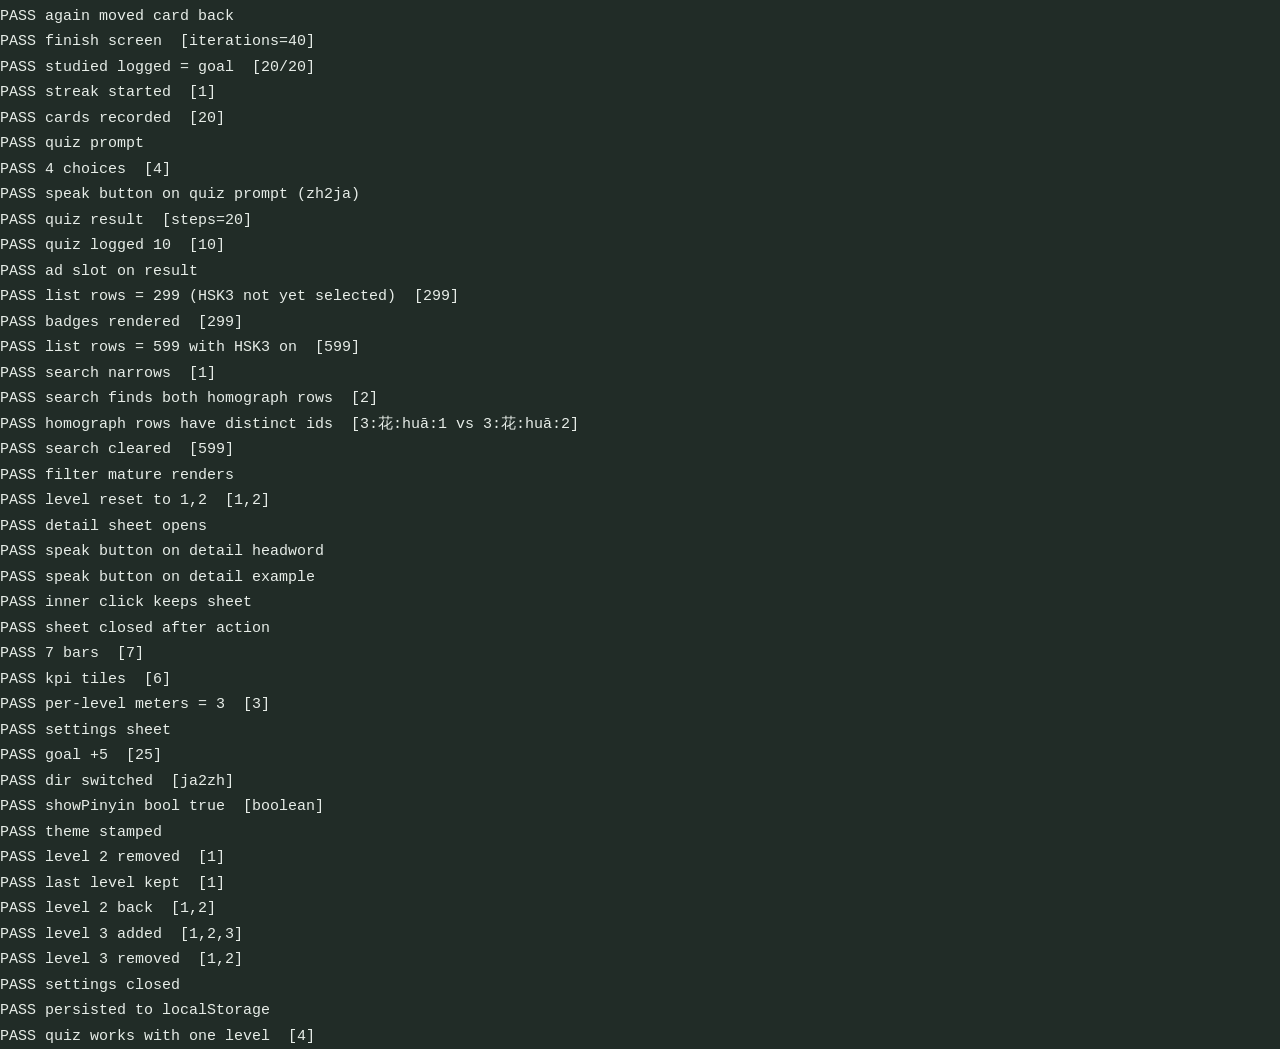
==== commit 2e8efc61: "発音を聴くボタンを追加（リスニング対策） js/tts.js: ブラウザ標準の音声合成(Web Speech API)で中国語を読み上げる 薄いラッパー。録音ファイルは一切持たない。zh-CN音声があ" ====
--- a/dev/selftest.html
+++ b/dev/selftest.html
@@ -14,6 +14,7 @@
 <script src="../js/store.js"></script>
 <script src="../js/srs.js"></script>
 <script src="../js/ads.js"></script>
+<script src="../js/tts.js"></script>
 <script src="../js/app.js"></script>
 <script>
 var L = [];
@@ -60,9 +61,23 @@
     click('[data-go="study-normal"]');
     ok("study card shown", !!q(".card"));
     ok("hint before reveal", !!q(".card__hint"));
+
+    var A2 = window.HSK.tts;
+    ok("tts module loaded", !!A2 && typeof A2.speak === "function");
+    if (A2 && A2.supported()) {
+      ok("speak button on card", !!q(".speak-btn--card"));
+      click(".speak-btn--card");
+      ok("speak click did not throw", true);
+    } else {
+      ok("speak button hidden when unsupported", !q(".speak-btn--card"));
+    }
+
     click('[data-act="reveal"]');
     ok("grade buttons after reveal", qa(".grade button").length === 3);
     ok("example shown", !!q(".example__zh"));
+    if (A2 && A2.supported()) {
+      ok("speak button on example", !!q(".example__zh .speak-btn--inline"));
+    }
 
     /* 1枚目は「わからない」で後ろに回る */
     var first = q(".card__hanzi").textContent;
@@ -87,6 +102,9 @@
     click('[data-go="quiz"]');
     ok("quiz prompt", !!q(".quiz__prompt"));
     ok("4 choices", qa(".choice").length === 4, qa(".choice").length);
+    if (A2 && A2.supported()) {
+      ok("speak button on quiz prompt (zh2ja)", !!q(".q-han .speak-btn--inline"));
+    }
     var qguard = 0;
     while (!q(".score-big") && qguard++ < 60) {
       if (q(".choice:not([disabled])")) q(".choice:not([disabled])").click();
@@ -135,6 +153,10 @@
     /* 語の詳細シート */
     q(".word-row").click();
     ok("detail sheet opens", !!q(".sheet .detail"));
+    if (A2 && A2.supported()) {
+      ok("speak button on detail headword", !!q(".sheet .detail .speak-btn--card"));
+      ok("speak button on detail example", !!q(".sheet .detail .example__zh .speak-btn--inline"));
+    }
     q(".sheet").click();                       /* シート内の余白を押しても閉じない */
     ok("inner click keeps sheet", !!q(".sheet .detail"));
     click('[data-act="mark-mature"]');
--- a/css/app.css
+++ b/css/app.css
@@ -423,6 +423,37 @@
 .card[data-level="2"]::before { background: var(--warn); }
 .card[data-level="3"]::before { background: var(--tetsu); }
 
+/* 発音を聴くボタン */
+.speak-btn {
+  display: inline-grid;
+  place-items: center;
+  flex: 0 0 auto;
+  border: 1px solid var(--line-2);
+  border-radius: 999px;
+  background: var(--surface);
+  color: var(--jade);
+}
+.speak-btn:hover { border-color: var(--jade); }
+.speak-btn:active { transform: scale(.92); }
+.speak-btn svg { width: 56%; height: 56%; stroke-width: 2; }
+
+/* カード・詳細の見出し字の右上に置く */
+.speak-btn--card {
+  position: absolute;
+  top: 14px; right: 14px;
+  z-index: 1;
+  width: 38px; height: 38px;
+}
+
+/* 例文などの文中に添える小さな版 */
+.speak-btn--inline {
+  width: 30px; height: 30px;
+  vertical-align: middle;
+  margin-left: 6px;
+  background: var(--jade-soft);
+  border-color: transparent;
+}
+
 .card__hanzi {
   font-family: var(--font-han);
   font-size: clamp(56px, 19vw, 86px);
@@ -533,7 +564,11 @@
   border-radius: var(--radius);
   box-shadow: var(--shadow);
 }
-.quiz__prompt .q-han { font-family: var(--font-han); font-size: clamp(38px, 13vw, 56px); line-height: 1.2; }
+.quiz__prompt .q-han {
+  display: flex; align-items: center; justify-content: center; gap: 10px;
+  font-family: var(--font-han); font-size: clamp(38px, 13vw, 56px); line-height: 1.2;
+}
+.quiz__prompt .q-han .speak-btn--inline { width: 34px; height: 34px; margin-left: 0; }
 .quiz__prompt .q-ja  { font-size: 22px; font-weight: 700; text-wrap: balance; }
 .quiz__prompt .q-sub { font-size: 12px; color: var(--muted); letter-spacing: .08em; margin-top: 6px; }
 
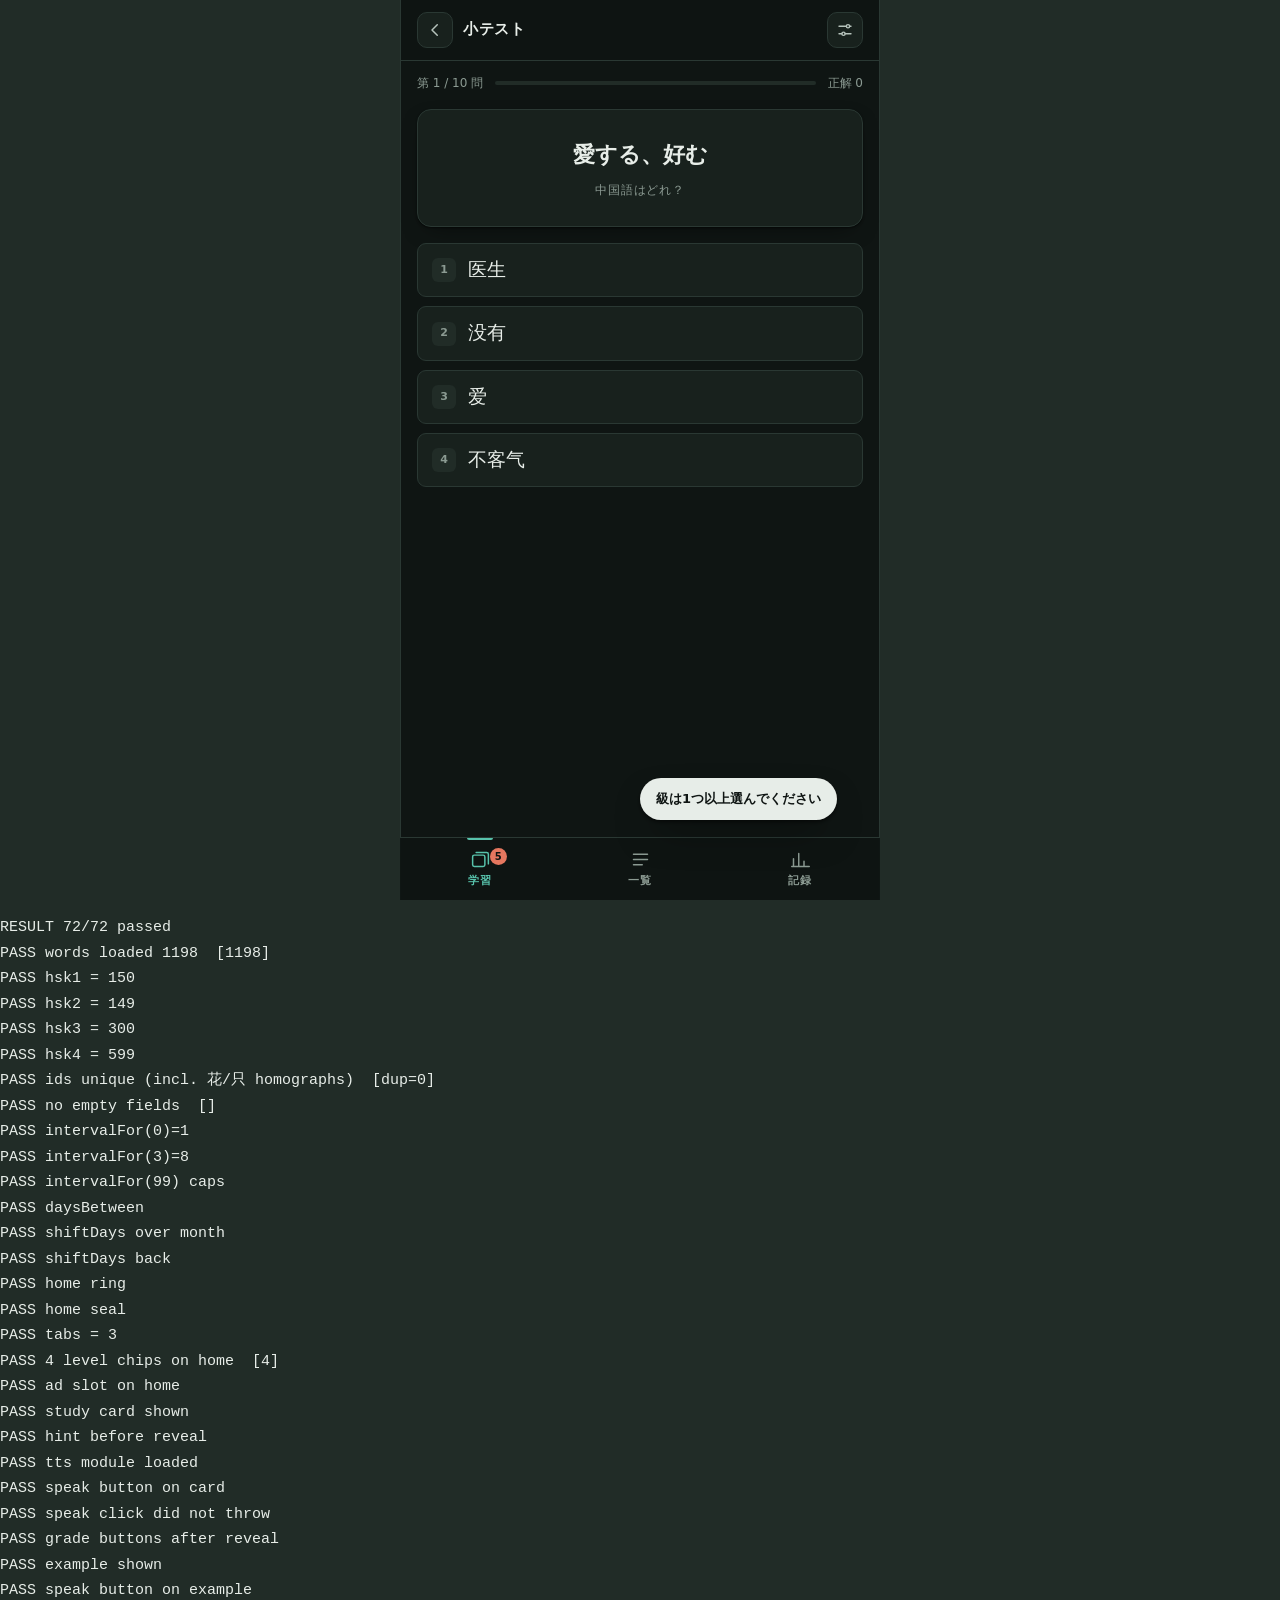
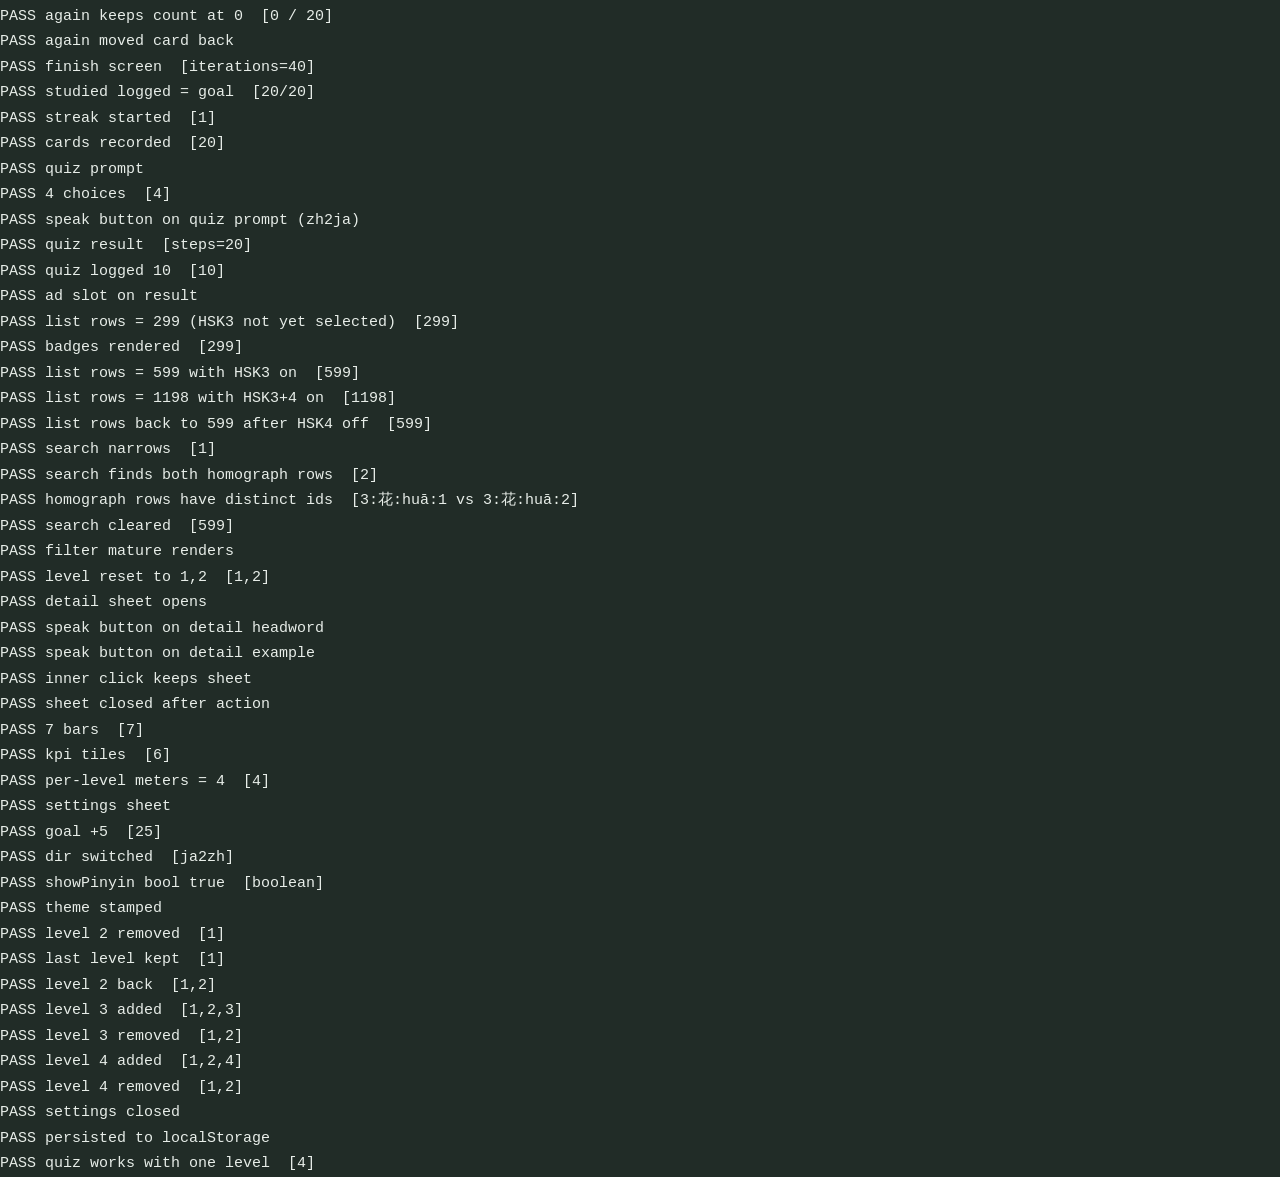
==== commit f3e91f24: "HSK4（599語）を追加し、収録1198語に拡張 - data/hsk4.js: HSK2.0 Level4 の新出語。CSUOhio配布のHSK4語彙表PDF   （累計1200語）を出典に、簡体" ====
--- a/dev/selftest.html
+++ b/dev/selftest.html
@@ -11,6 +11,7 @@
 <script src="../data/hsk1.js"></script>
 <script src="../data/hsk2.js"></script>
 <script src="../data/hsk3.js"></script>
+<script src="../data/hsk4.js"></script>
 <script src="../js/store.js"></script>
 <script src="../js/srs.js"></script>
 <script src="../js/ads.js"></script>
@@ -31,10 +32,11 @@
 
     /* --- データ --- */
     var W = A.words();
-    ok("words loaded 599", W.length === 599, W.length);
+    ok("words loaded 1198", W.length === 1198, W.length);
     ok("hsk1 = 150", W.filter(function (x) { return x.level === 1; }).length === 150);
     ok("hsk2 = 149", W.filter(function (x) { return x.level === 2; }).length === 149);
     ok("hsk3 = 300", W.filter(function (x) { return x.level === 3; }).length === 300);
+    ok("hsk4 = 599", W.filter(function (x) { return x.level === 4; }).length === 599);
     var ids = {}, dup = 0;
     W.forEach(function (x) { if (ids[x.id]) dup++; ids[x.id] = 1; });
     ok("ids unique (incl. 花/只 homographs)", dup === 0, "dup=" + dup);
@@ -53,7 +55,7 @@
     ok("home ring", !!q(".ring__num"));
     ok("home seal", !!q(".seal"));
     ok("tabs = 3", qa("#tabbar button").length === 3);
-    ok("3 level chips on home", qa(".levels .chip").length === 3, qa(".levels .chip").length);
+    ok("4 level chips on home", qa(".levels .chip").length === 4, qa(".levels .chip").length);
     ok("ad slot on home", !!q('[data-ad="home"]'));
 
     /* --- 学習を一周する --- */
@@ -126,6 +128,16 @@
     click('[data-level="3"]');
     click('[data-tab="list"]');
     ok("list rows = 599 with HSK3 on", qa(".word-row").length === 599, qa(".word-row").length);
+
+    /* HSK4 も足すと全収録 1198 語になることを確認してから戻す */
+    click('[data-tab="home"]');
+    click('[data-level="4"]');
+    click('[data-tab="list"]');
+    ok("list rows = 1198 with HSK3+4 on", qa(".word-row").length === 1198, qa(".word-row").length);
+    click('[data-tab="home"]');
+    click('[data-level="4"]');
+    click('[data-tab="list"]');
+    ok("list rows back to 599 after HSK4 off", qa(".word-row").length === 599, qa(".word-row").length);
 
     var inp = q("#list-search");
     inp.value = "苹果";
@@ -166,7 +178,7 @@
     click('[data-tab="stats"]');
     ok("7 bars", qa(".bars__col").length === 7, qa(".bars__col").length);
     ok("kpi tiles", qa(".kpi").length >= 4, qa(".kpi").length);
-    ok("per-level meters = 3", qa(".meter").length === 3, qa(".meter").length);
+    ok("per-level meters = 4", qa(".meter").length === 4, qa(".meter").length);
 
     /* --- 設定 --- */
     click('[data-act="settings"]');
@@ -190,6 +202,10 @@
     ok("level 3 added", S.settings.levels.join() === "1,2,3", S.settings.levels.join());
     click('[data-level="3"]');
     ok("level 3 removed", S.settings.levels.join() === "1,2", S.settings.levels.join());
+    click('[data-level="4"]');
+    ok("level 4 added", S.settings.levels.join() === "1,2,4", S.settings.levels.join());
+    click('[data-level="4"]');
+    ok("level 4 removed", S.settings.levels.join() === "1,2", S.settings.levels.join());
     click('[data-act="sheet-close"]');
     ok("settings closed", !q(".sheet"));
 
--- a/css/app.css
+++ b/css/app.css
@@ -25,7 +25,8 @@
   --good:       #4C7A3C;
   --warn:       #9A7320;
   --crit:       #A63A2B;
-  --tetsu:      #3A5A78;   /* 鉄紺: 3級目以降のカードの目印に使う */
+  --tetsu:      #3A5A78;   /* 鉄紺: 3級目のカードの目印 */
+  --budo:       #6B4984;   /* 葡萄: 4級目のカードの目印 */
 
   --radius:     14px;
   --radius-sm:  9px;
@@ -62,6 +63,7 @@
     --warn:      #D9AE4E;
     --crit:      #E5775F;
     --tetsu:     #7FA8C9;
+    --budo:      #C9A3DE;
 
     --shadow:      0 1px 2px rgba(0,0,0,.5), 0 8px 24px -12px rgba(0,0,0,.7);
     --shadow-lift: 0 2px 4px rgba(0,0,0,.55), 0 18px 40px -16px rgba(0,0,0,.8);
@@ -91,6 +93,7 @@
   --warn:      #D9AE4E;
   --crit:      #E5775F;
   --tetsu:     #7FA8C9;
+  --budo:      #C9A3DE;
 
   --shadow:      0 1px 2px rgba(0,0,0,.5), 0 8px 24px -12px rgba(0,0,0,.7);
   --shadow-lift: 0 2px 4px rgba(0,0,0,.55), 0 18px 40px -16px rgba(0,0,0,.8);
@@ -422,6 +425,7 @@
 }
 .card[data-level="2"]::before { background: var(--warn); }
 .card[data-level="3"]::before { background: var(--tetsu); }
+.card[data-level="4"]::before { background: var(--budo); }
 
 /* 発音を聴くボタン */
 .speak-btn {
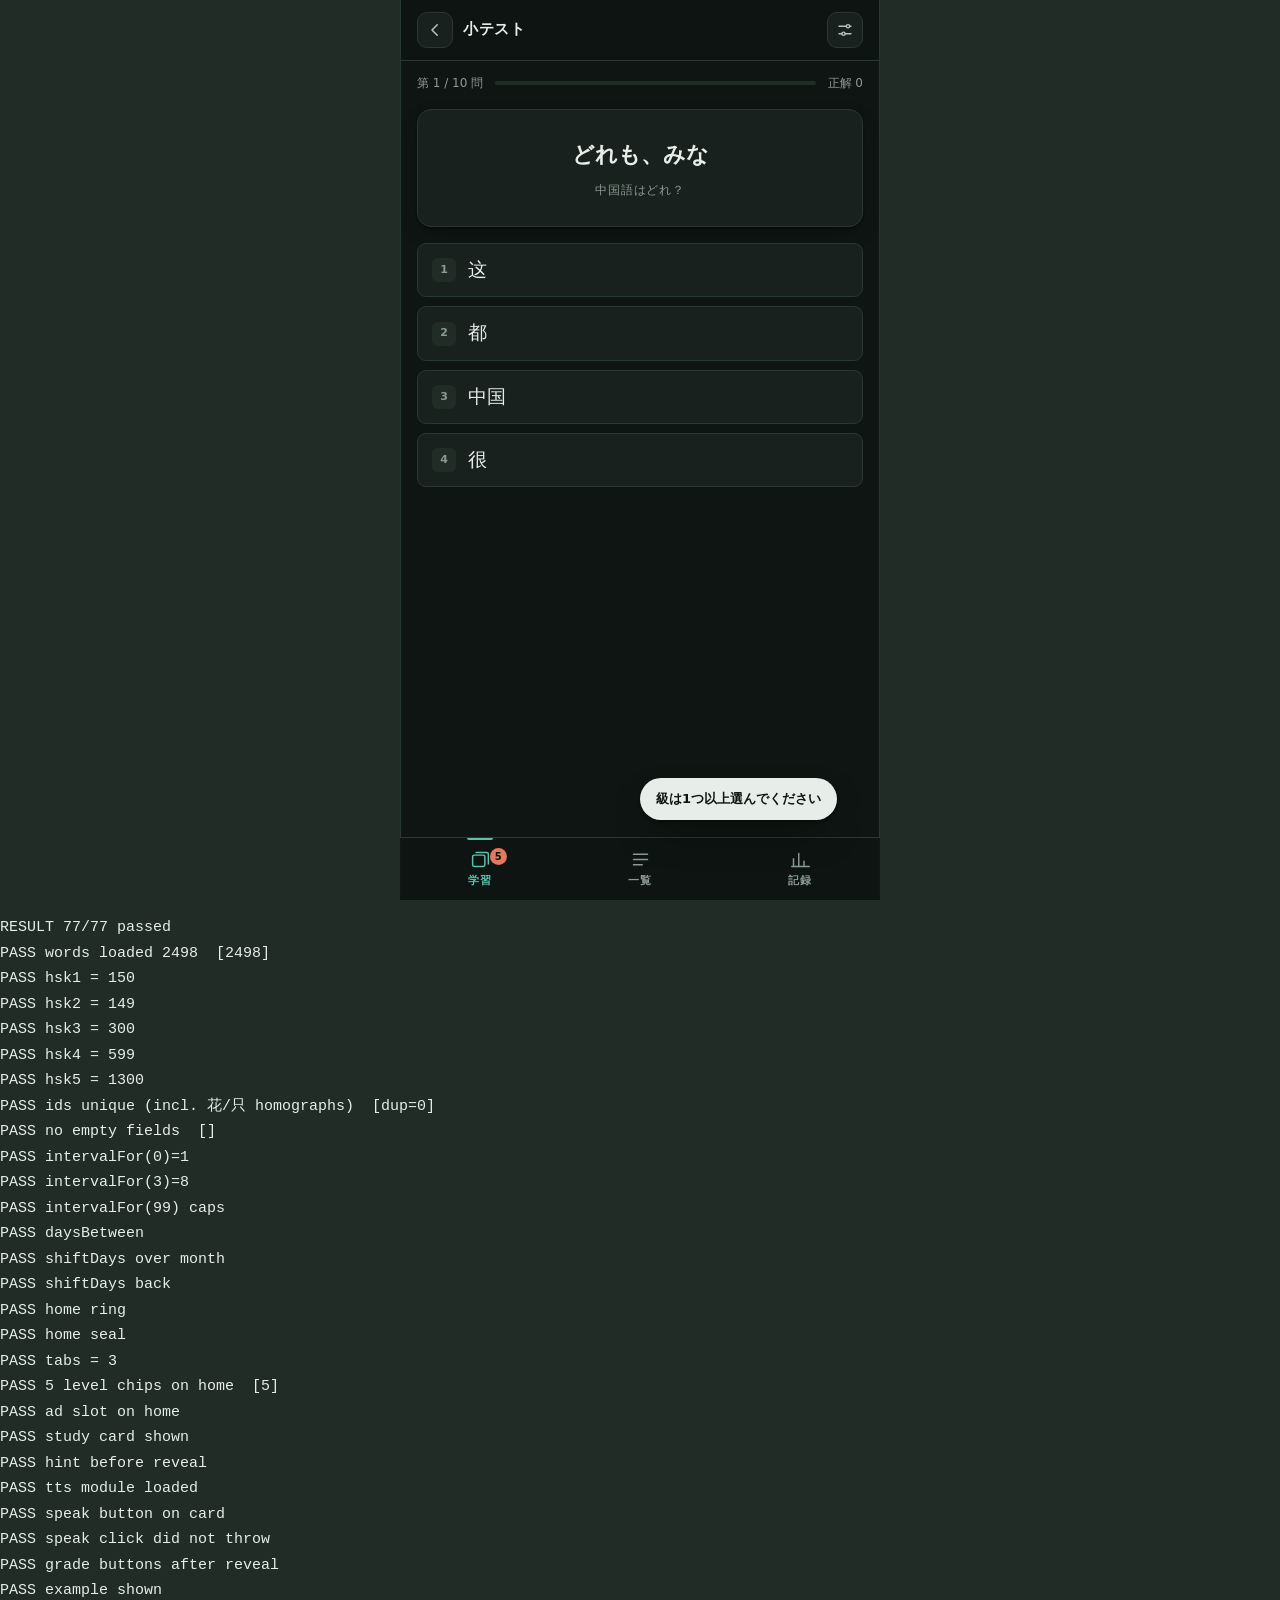
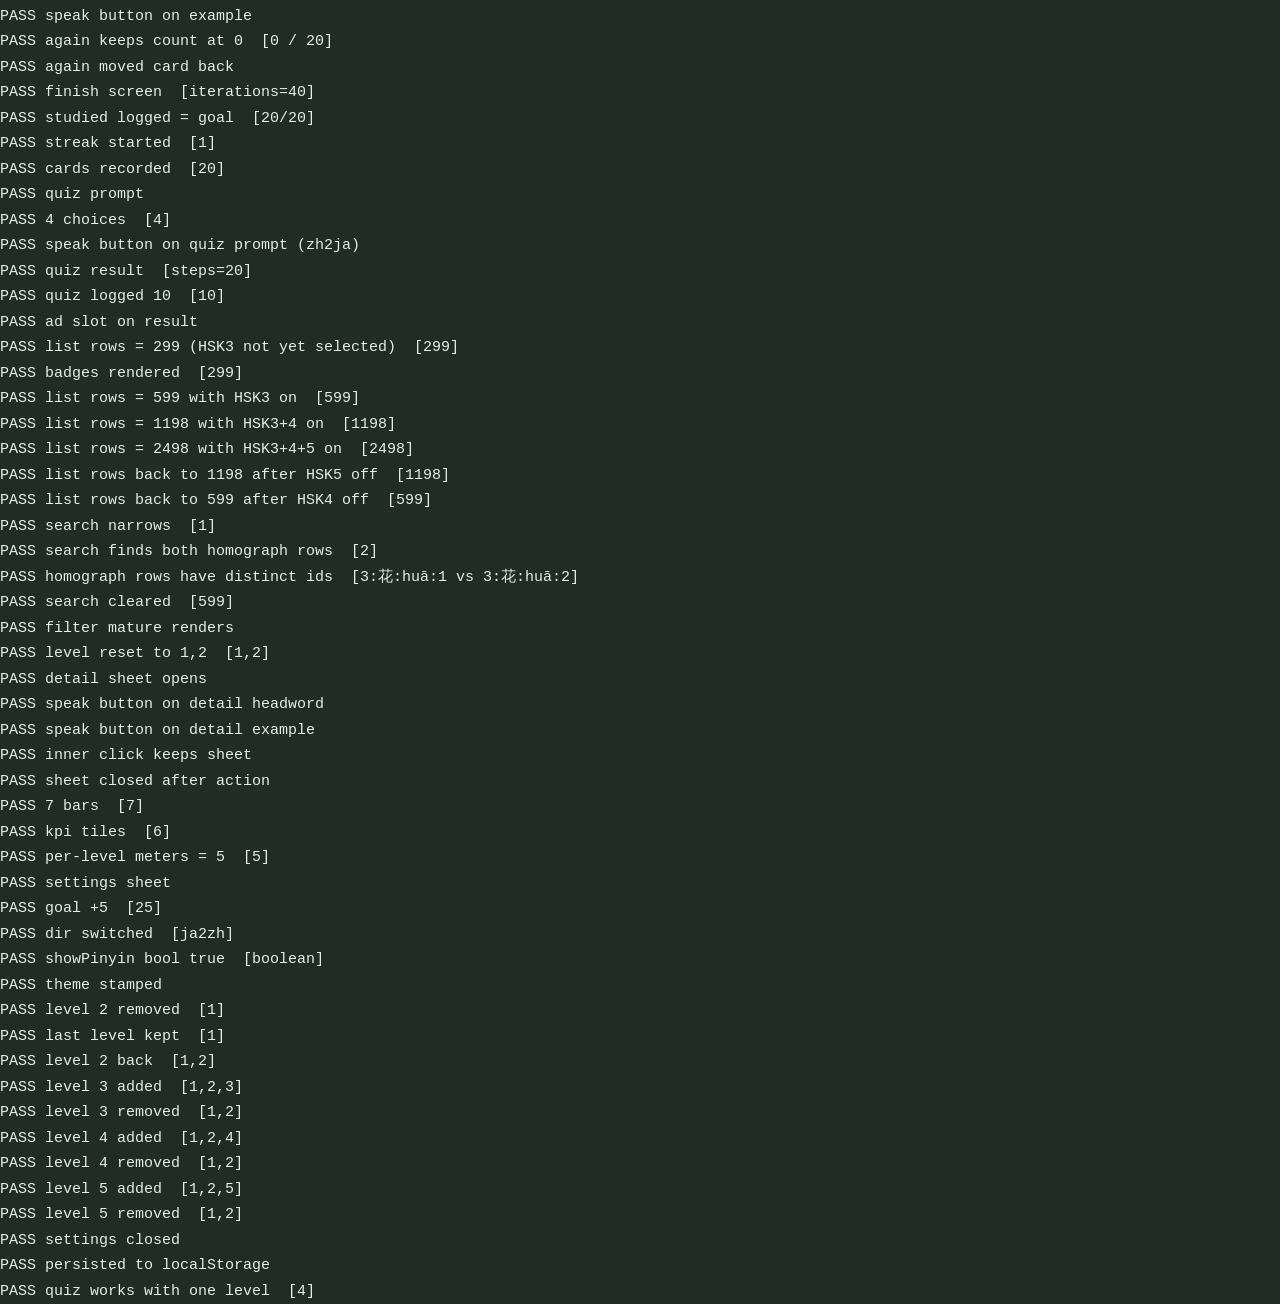
==== commit 1b256abb: "HSK5を追加（1300語、全5級・累計2498語に） - data/hsk5.js: HSK 2.0 準拠のHSK5語彙1300語を新規追加   見出し語はManchester大学Confucius" ====
--- a/dev/selftest.html
+++ b/dev/selftest.html
@@ -12,6 +12,7 @@
 <script src="../data/hsk2.js"></script>
 <script src="../data/hsk3.js"></script>
 <script src="../data/hsk4.js"></script>
+<script src="../data/hsk5.js"></script>
 <script src="../js/store.js"></script>
 <script src="../js/srs.js"></script>
 <script src="../js/ads.js"></script>
@@ -32,11 +33,12 @@
 
     /* --- データ --- */
     var W = A.words();
-    ok("words loaded 1198", W.length === 1198, W.length);
+    ok("words loaded 2498", W.length === 2498, W.length);
     ok("hsk1 = 150", W.filter(function (x) { return x.level === 1; }).length === 150);
     ok("hsk2 = 149", W.filter(function (x) { return x.level === 2; }).length === 149);
     ok("hsk3 = 300", W.filter(function (x) { return x.level === 3; }).length === 300);
     ok("hsk4 = 599", W.filter(function (x) { return x.level === 4; }).length === 599);
+    ok("hsk5 = 1300", W.filter(function (x) { return x.level === 5; }).length === 1300);
     var ids = {}, dup = 0;
     W.forEach(function (x) { if (ids[x.id]) dup++; ids[x.id] = 1; });
     ok("ids unique (incl. 花/只 homographs)", dup === 0, "dup=" + dup);
@@ -55,7 +57,7 @@
     ok("home ring", !!q(".ring__num"));
     ok("home seal", !!q(".seal"));
     ok("tabs = 3", qa("#tabbar button").length === 3);
-    ok("4 level chips on home", qa(".levels .chip").length === 4, qa(".levels .chip").length);
+    ok("5 level chips on home", qa(".levels .chip").length === 5, qa(".levels .chip").length);
     ok("ad slot on home", !!q('[data-ad="home"]'));
 
     /* --- 学習を一周する --- */
@@ -134,6 +136,17 @@
     click('[data-level="4"]');
     click('[data-tab="list"]');
     ok("list rows = 1198 with HSK3+4 on", qa(".word-row").length === 1198, qa(".word-row").length);
+
+    /* HSK5 も足すと全収録 2498 語になることを確認してから戻す */
+    click('[data-tab="home"]');
+    click('[data-level="5"]');
+    click('[data-tab="list"]');
+    ok("list rows = 2498 with HSK3+4+5 on", qa(".word-row").length === 2498, qa(".word-row").length);
+    click('[data-tab="home"]');
+    click('[data-level="5"]');
+    click('[data-tab="list"]');
+    ok("list rows back to 1198 after HSK5 off", qa(".word-row").length === 1198, qa(".word-row").length);
+
     click('[data-tab="home"]');
     click('[data-level="4"]');
     click('[data-tab="list"]');
@@ -178,7 +191,7 @@
     click('[data-tab="stats"]');
     ok("7 bars", qa(".bars__col").length === 7, qa(".bars__col").length);
     ok("kpi tiles", qa(".kpi").length >= 4, qa(".kpi").length);
-    ok("per-level meters = 4", qa(".meter").length === 4, qa(".meter").length);
+    ok("per-level meters = 5", qa(".meter").length === 5, qa(".meter").length);
 
     /* --- 設定 --- */
     click('[data-act="settings"]');
@@ -206,6 +219,10 @@
     ok("level 4 added", S.settings.levels.join() === "1,2,4", S.settings.levels.join());
     click('[data-level="4"]');
     ok("level 4 removed", S.settings.levels.join() === "1,2", S.settings.levels.join());
+    click('[data-level="5"]');
+    ok("level 5 added", S.settings.levels.join() === "1,2,5", S.settings.levels.join());
+    click('[data-level="5"]');
+    ok("level 5 removed", S.settings.levels.join() === "1,2", S.settings.levels.join());
     click('[data-act="sheet-close"]');
     ok("settings closed", !q(".sheet"));
 
--- a/css/app.css
+++ b/css/app.css
@@ -27,6 +27,7 @@
   --crit:       #A63A2B;
   --tetsu:      #3A5A78;   /* 鉄紺: 3級目のカードの目印 */
   --budo:       #6B4984;   /* 葡萄: 4級目のカードの目印 */
+  --kurenai:    #A83D5E;   /* 紅: 5級目のカードの目印 */
 
   --radius:     14px;
   --radius-sm:  9px;
@@ -64,6 +65,7 @@
     --crit:      #E5775F;
     --tetsu:     #7FA8C9;
     --budo:      #C9A3DE;
+    --kurenai:   #E58FAE;
 
     --shadow:      0 1px 2px rgba(0,0,0,.5), 0 8px 24px -12px rgba(0,0,0,.7);
     --shadow-lift: 0 2px 4px rgba(0,0,0,.55), 0 18px 40px -16px rgba(0,0,0,.8);
@@ -94,6 +96,7 @@
   --crit:      #E5775F;
   --tetsu:     #7FA8C9;
   --budo:      #C9A3DE;
+  --kurenai:   #E58FAE;
 
   --shadow:      0 1px 2px rgba(0,0,0,.5), 0 8px 24px -12px rgba(0,0,0,.7);
   --shadow-lift: 0 2px 4px rgba(0,0,0,.55), 0 18px 40px -16px rgba(0,0,0,.8);
@@ -426,6 +429,7 @@
 .card[data-level="2"]::before { background: var(--warn); }
 .card[data-level="3"]::before { background: var(--tetsu); }
 .card[data-level="4"]::before { background: var(--budo); }
+.card[data-level="5"]::before { background: var(--kurenai); }
 
 /* 発音を聴くボタン */
 .speak-btn {
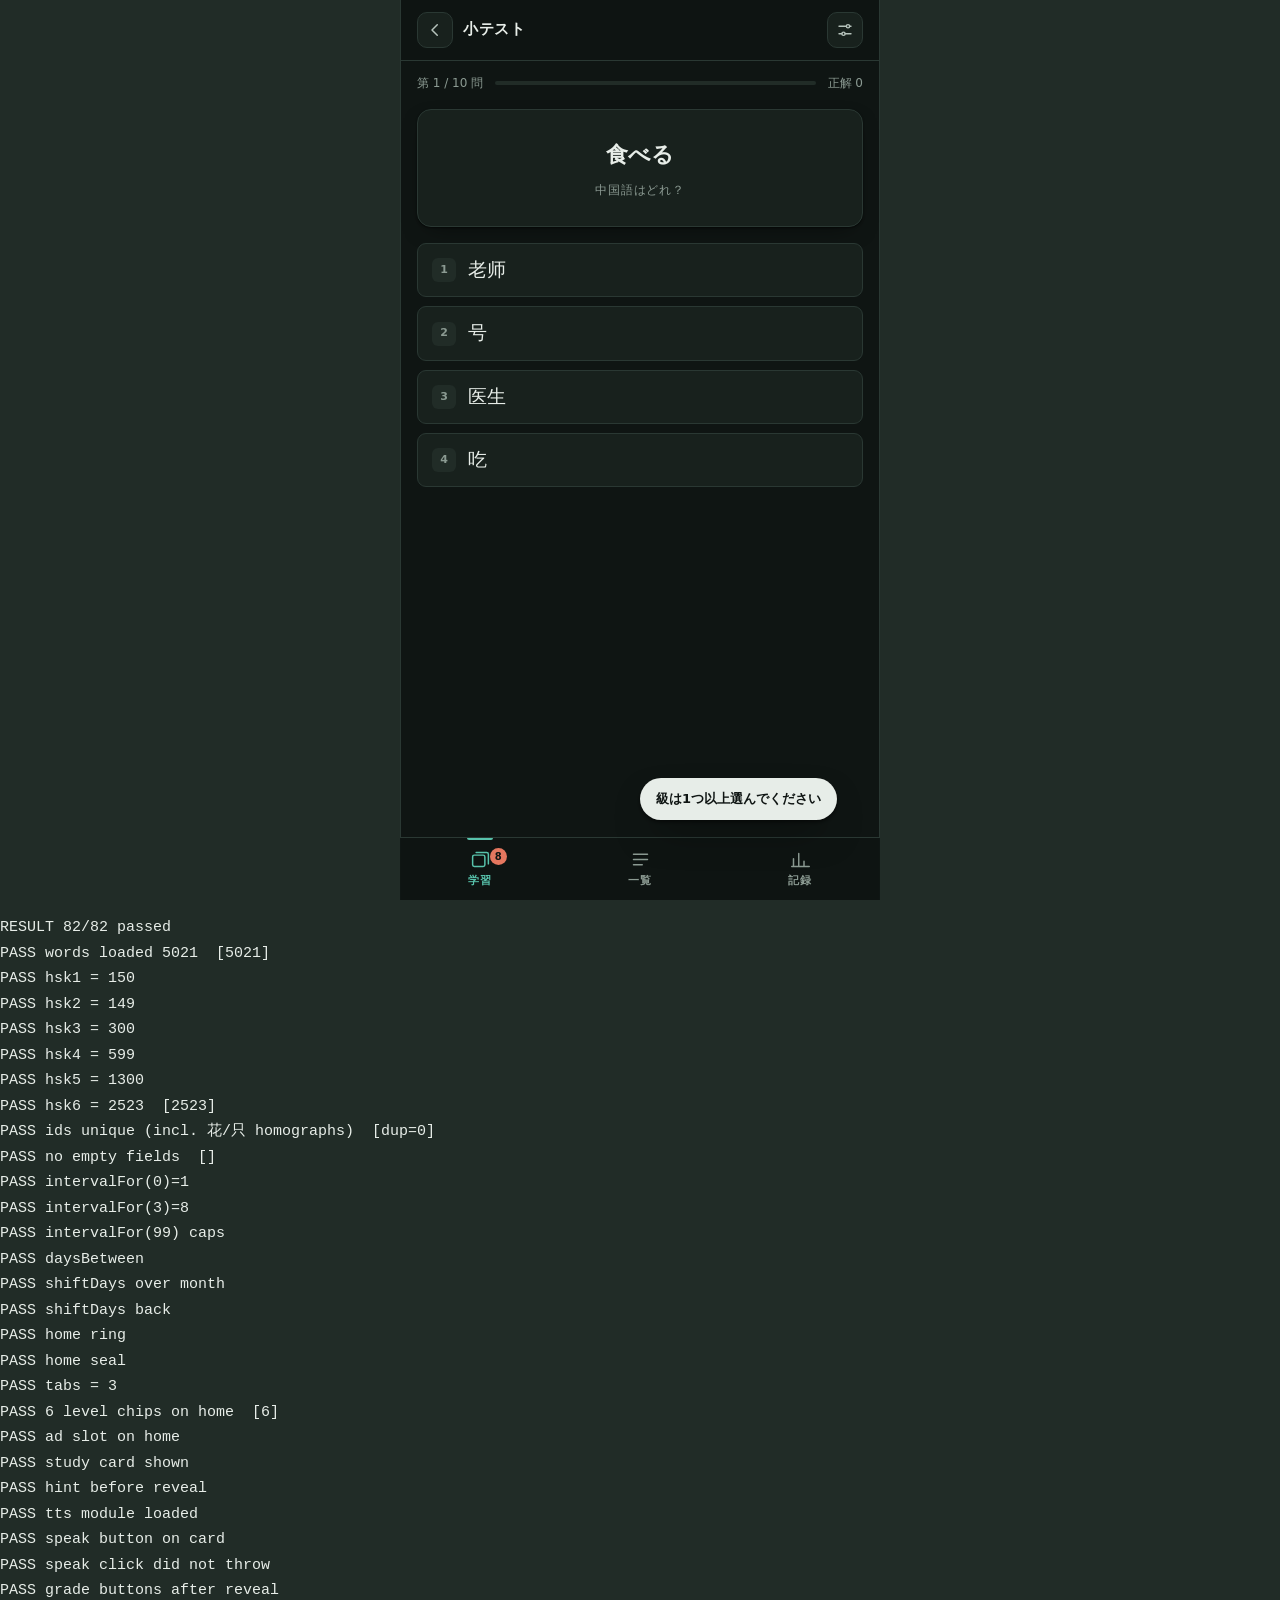
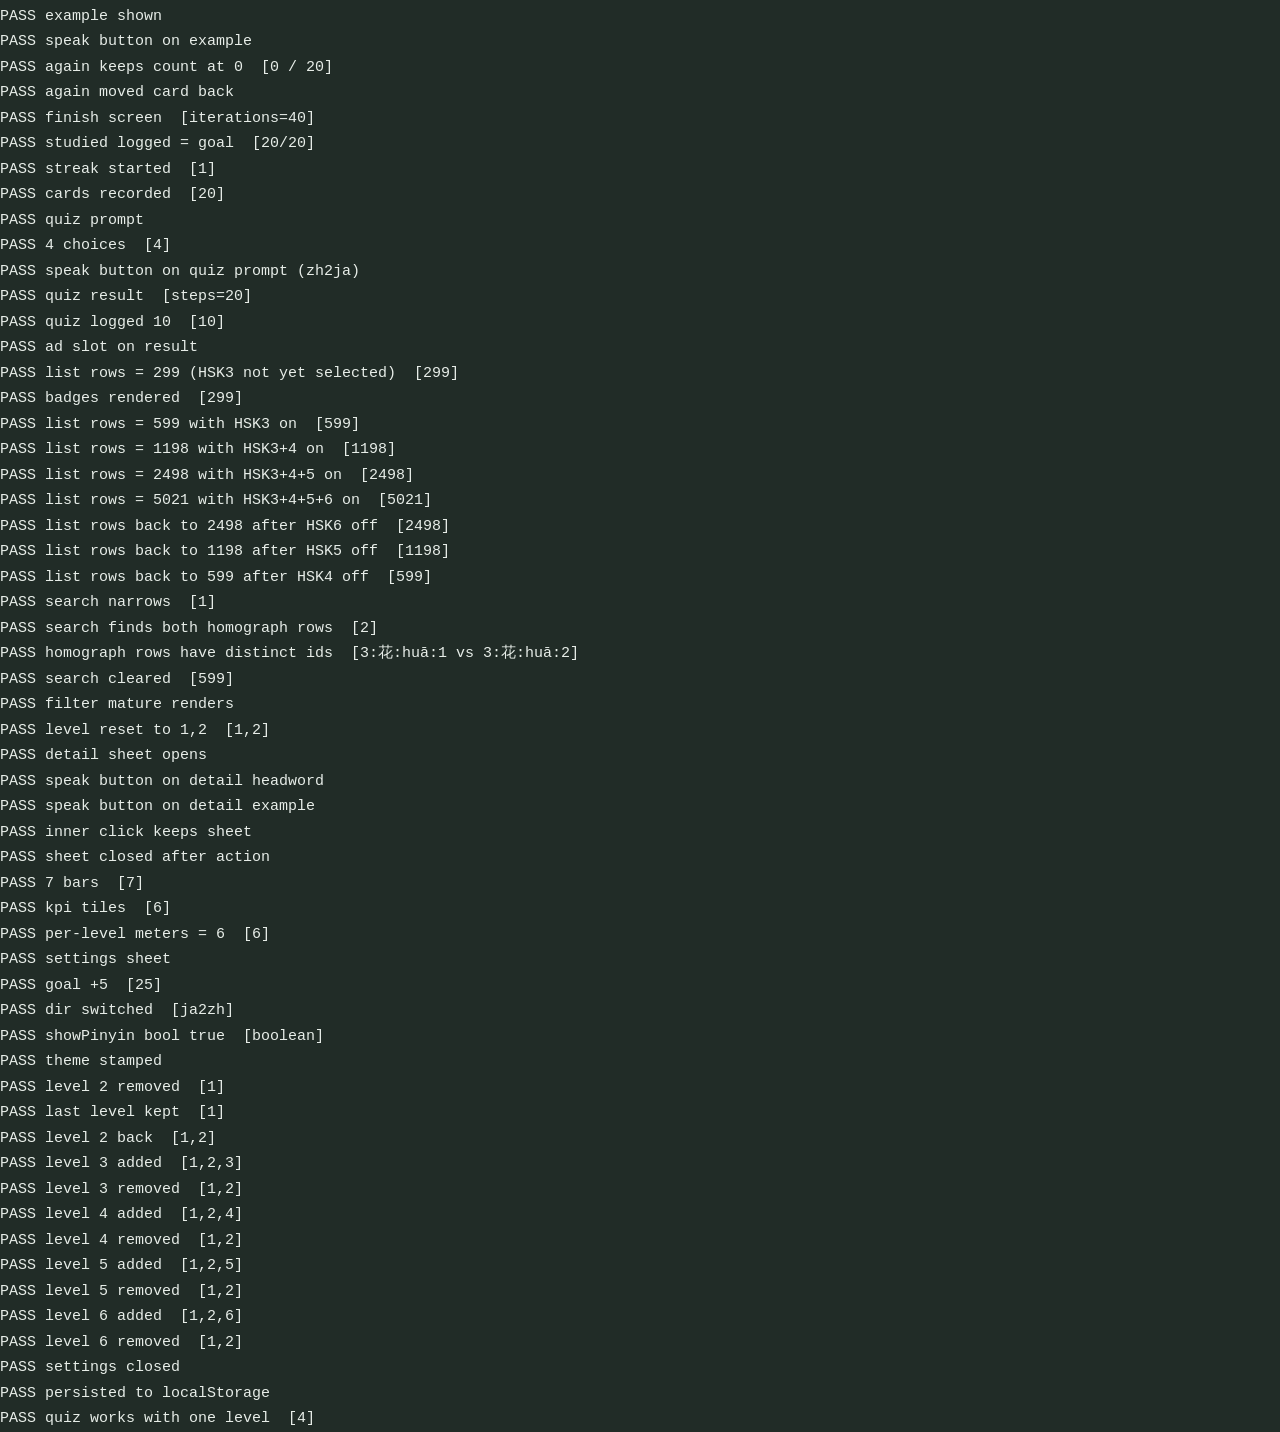
==== commit 97e6f201: "HSK6を追加（2523語、全6級・累計5021語に） - data/hsk6.js: HSK 2.0 準拠のHSK6語彙2523語を新規追加   見出し語・ピンイン・英訳はManchester大学C" ====
--- a/dev/selftest.html
+++ b/dev/selftest.html
@@ -13,6 +13,7 @@
 <script src="../data/hsk3.js"></script>
 <script src="../data/hsk4.js"></script>
 <script src="../data/hsk5.js"></script>
+<script src="../data/hsk6.js"></script>
 <script src="../js/store.js"></script>
 <script src="../js/srs.js"></script>
 <script src="../js/ads.js"></script>
@@ -33,12 +34,13 @@
 
     /* --- データ --- */
     var W = A.words();
-    ok("words loaded 2498", W.length === 2498, W.length);
+    ok("words loaded 5021", W.length === 5021, W.length);
     ok("hsk1 = 150", W.filter(function (x) { return x.level === 1; }).length === 150);
     ok("hsk2 = 149", W.filter(function (x) { return x.level === 2; }).length === 149);
     ok("hsk3 = 300", W.filter(function (x) { return x.level === 3; }).length === 300);
     ok("hsk4 = 599", W.filter(function (x) { return x.level === 4; }).length === 599);
     ok("hsk5 = 1300", W.filter(function (x) { return x.level === 5; }).length === 1300);
+    ok("hsk6 = 2523", W.filter(function (x) { return x.level === 6; }).length === 2523, W.filter(function (x) { return x.level === 6; }).length);
     var ids = {}, dup = 0;
     W.forEach(function (x) { if (ids[x.id]) dup++; ids[x.id] = 1; });
     ok("ids unique (incl. 花/只 homographs)", dup === 0, "dup=" + dup);
@@ -57,7 +59,7 @@
     ok("home ring", !!q(".ring__num"));
     ok("home seal", !!q(".seal"));
     ok("tabs = 3", qa("#tabbar button").length === 3);
-    ok("5 level chips on home", qa(".levels .chip").length === 5, qa(".levels .chip").length);
+    ok("6 level chips on home", qa(".levels .chip").length === 6, qa(".levels .chip").length);
     ok("ad slot on home", !!q('[data-ad="home"]'));
 
     /* --- 学習を一周する --- */
@@ -142,6 +144,17 @@
     click('[data-level="5"]');
     click('[data-tab="list"]');
     ok("list rows = 2498 with HSK3+4+5 on", qa(".word-row").length === 2498, qa(".word-row").length);
+
+    /* HSK6 も足すと全収録 5021 語になることを確認してから戻す */
+    click('[data-tab="home"]');
+    click('[data-level="6"]');
+    click('[data-tab="list"]');
+    ok("list rows = 5021 with HSK3+4+5+6 on", qa(".word-row").length === 5021, qa(".word-row").length);
+    click('[data-tab="home"]');
+    click('[data-level="6"]');
+    click('[data-tab="list"]');
+    ok("list rows back to 2498 after HSK6 off", qa(".word-row").length === 2498, qa(".word-row").length);
+
     click('[data-tab="home"]');
     click('[data-level="5"]');
     click('[data-tab="list"]');
@@ -191,7 +204,7 @@
     click('[data-tab="stats"]');
     ok("7 bars", qa(".bars__col").length === 7, qa(".bars__col").length);
     ok("kpi tiles", qa(".kpi").length >= 4, qa(".kpi").length);
-    ok("per-level meters = 5", qa(".meter").length === 5, qa(".meter").length);
+    ok("per-level meters = 6", qa(".meter").length === 6, qa(".meter").length);
 
     /* --- 設定 --- */
     click('[data-act="settings"]');
@@ -223,6 +236,10 @@
     ok("level 5 added", S.settings.levels.join() === "1,2,5", S.settings.levels.join());
     click('[data-level="5"]');
     ok("level 5 removed", S.settings.levels.join() === "1,2", S.settings.levels.join());
+    click('[data-level="6"]');
+    ok("level 6 added", S.settings.levels.join() === "1,2,6", S.settings.levels.join());
+    click('[data-level="6"]');
+    ok("level 6 removed", S.settings.levels.join() === "1,2", S.settings.levels.join());
     click('[data-act="sheet-close"]');
     ok("settings closed", !q(".sheet"));
 
--- a/css/app.css
+++ b/css/app.css
@@ -28,6 +28,7 @@
   --tetsu:      #3A5A78;   /* 鉄紺: 3級目のカードの目印 */
   --budo:       #6B4984;   /* 葡萄: 4級目のカードの目印 */
   --kurenai:    #A83D5E;   /* 紅: 5級目のカードの目印 */
+  --sabi:       #8A5420;   /* 錆: 6級目のカードの目印 */
 
   --radius:     14px;
   --radius-sm:  9px;
@@ -66,6 +67,7 @@
     --tetsu:     #7FA8C9;
     --budo:      #C9A3DE;
     --kurenai:   #E58FAE;
+    --sabi:      #D9A066;
 
     --shadow:      0 1px 2px rgba(0,0,0,.5), 0 8px 24px -12px rgba(0,0,0,.7);
     --shadow-lift: 0 2px 4px rgba(0,0,0,.55), 0 18px 40px -16px rgba(0,0,0,.8);
@@ -97,6 +99,7 @@
   --tetsu:     #7FA8C9;
   --budo:      #C9A3DE;
   --kurenai:   #E58FAE;
+  --sabi:      #D9A066;
 
   --shadow:      0 1px 2px rgba(0,0,0,.5), 0 8px 24px -12px rgba(0,0,0,.7);
   --shadow-lift: 0 2px 4px rgba(0,0,0,.55), 0 18px 40px -16px rgba(0,0,0,.8);
@@ -430,6 +433,7 @@
 .card[data-level="3"]::before { background: var(--tetsu); }
 .card[data-level="4"]::before { background: var(--budo); }
 .card[data-level="5"]::before { background: var(--kurenai); }
+.card[data-level="6"]::before { background: var(--sabi); }
 
 /* 発音を聴くボタン */
 .speak-btn {
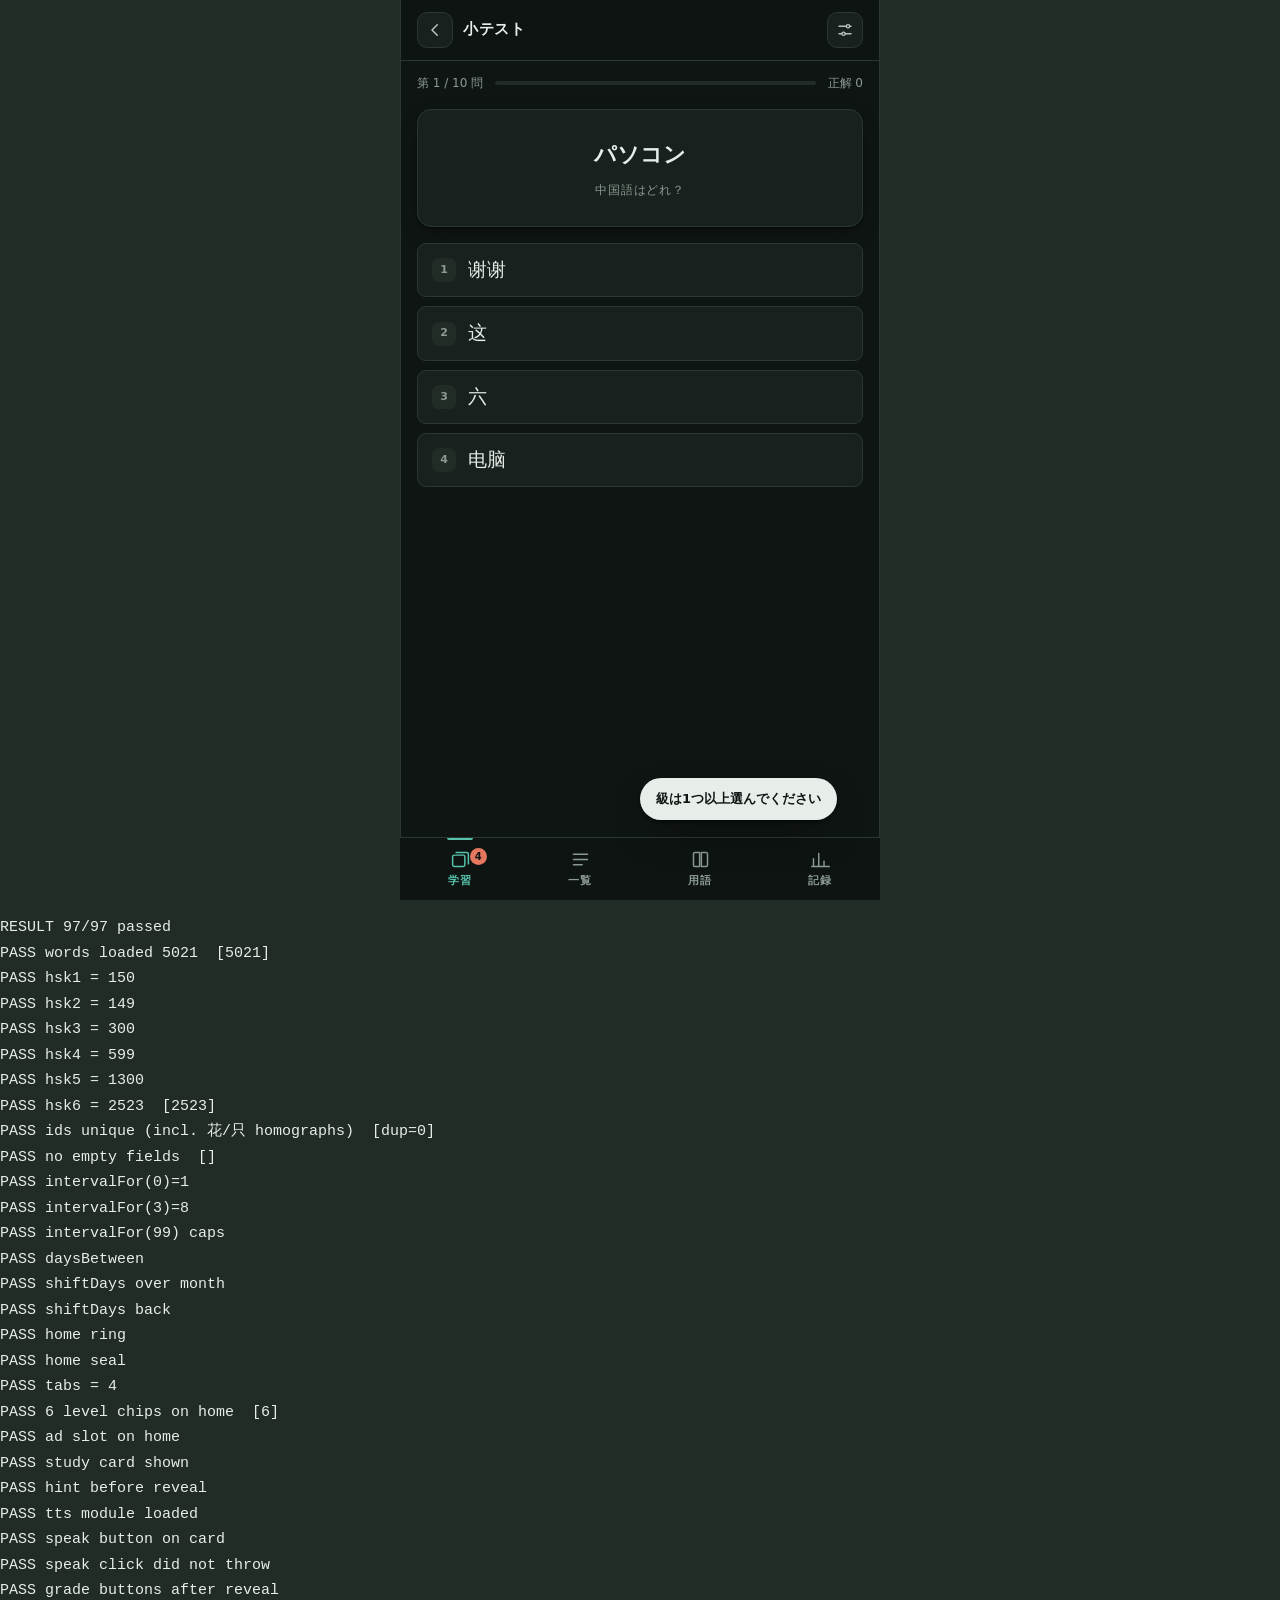
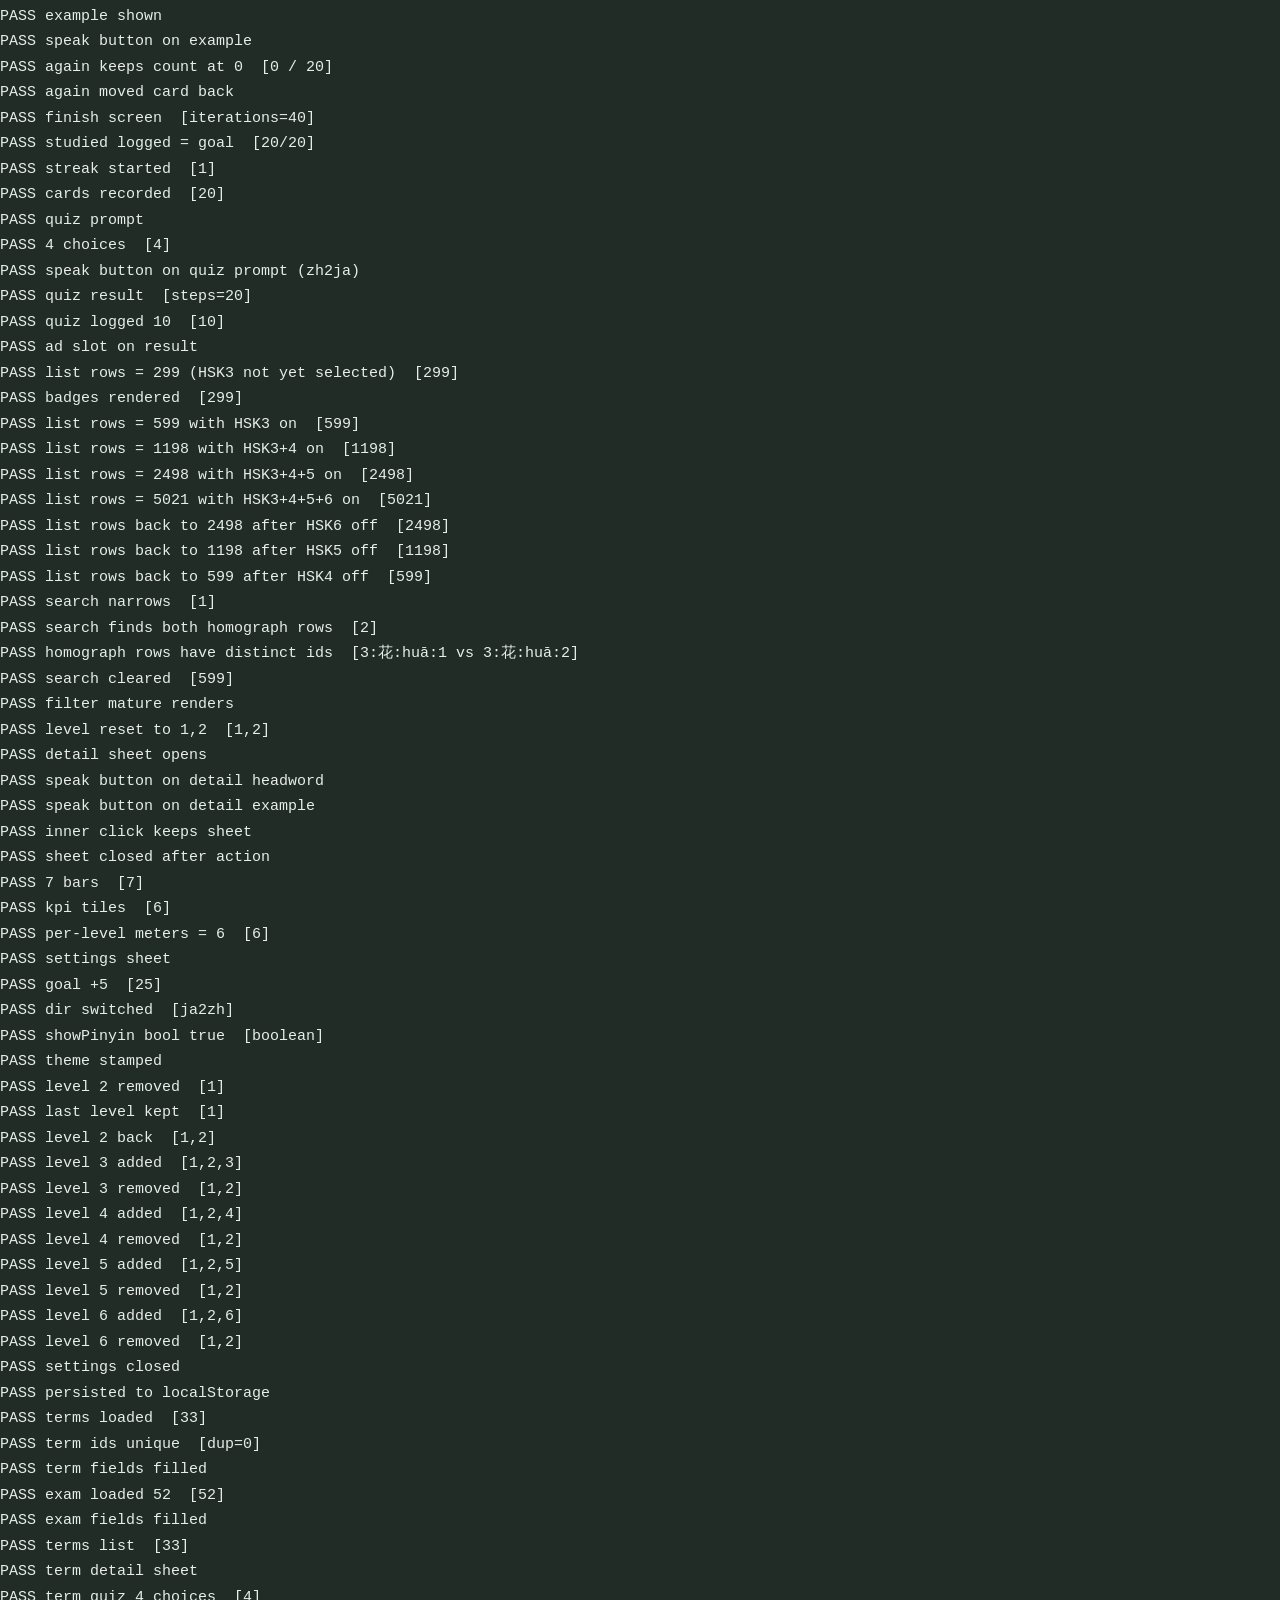
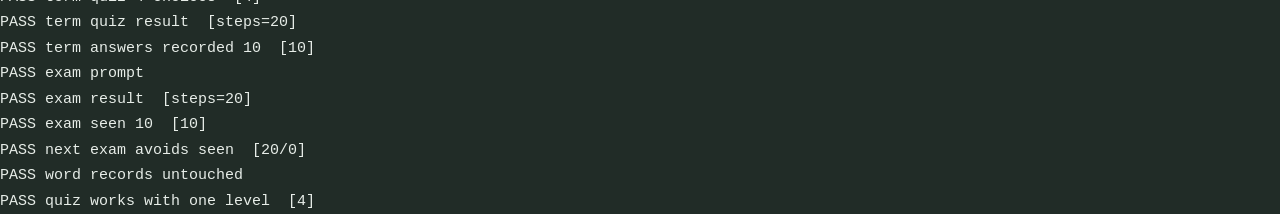
==== commit 72af1f17: "文法用語集（33語）とHSK2例題テスト（52問）を追加 - 「用語」タブを新設。検索・詳細・文法用語テスト（用語⇔説明の4択） - ホームに「単語以外の練習」を追加。HSK2例題は出題済みを後回しに" ====
--- a/dev/selftest.html
+++ b/dev/selftest.html
@@ -14,6 +14,8 @@
 <script src="../data/hsk4.js"></script>
 <script src="../data/hsk5.js"></script>
 <script src="../data/hsk6.js"></script>
+<script src="../data/grammar.js"></script>
+<script src="../data/exam-hsk2.js"></script>
 <script src="../js/store.js"></script>
 <script src="../js/srs.js"></script>
 <script src="../js/ads.js"></script>
@@ -58,7 +60,7 @@
     /* --- ホーム --- */
     ok("home ring", !!q(".ring__num"));
     ok("home seal", !!q(".seal"));
-    ok("tabs = 3", qa("#tabbar button").length === 3);
+    ok("tabs = 4", qa("#tabbar button").length === 4);
     ok("6 level chips on home", qa(".levels .chip").length === 6, qa(".levels .chip").length);
     ok("ad slot on home", !!q('[data-ad="home"]'));
 
@@ -249,6 +251,54 @@
     var parsed = raw ? JSON.parse(raw) : null;
     ok("persisted to localStorage", !!(parsed && parsed.cards && Object.keys(parsed.cards).length > 0));
 
+    /* --- 文法用語・例題（単語の記録と混ざらないこと） --- */
+    var T = A.terms(), E = A.exam();
+    ok("terms loaded", T.length >= 30, T.length);
+    var tid = {}, tdup = 0;
+    T.forEach(function (x) { if (tid[x.id]) tdup++; tid[x.id] = 1; });
+    ok("term ids unique", tdup === 0, "dup=" + tdup);
+    ok("term fields filled", T.filter(function (x) { return !x.t || !x.z || !x.zp || !x.d || !x.ez || !x.ep || !x.ej; }).length === 0);
+    ok("exam loaded 52", E.length === 52, E.length);
+    ok("exam fields filled", E.filter(function (x) {
+      return !x.e || (x.t === "T" ? !x.p || !x.s || typeof x.a !== "boolean" : !x.o || x.o.length < 3);
+    }).length === 0);
+
+    var before = JSON.stringify({ c: S.state.cards, l: S.state.log, s: S.state.streak });
+    click('[data-tab="terms"]');
+    ok("terms list", qa(".term-row").length === T.length, qa(".term-row").length);
+    click('[data-term="' + T[0].id + '"]');
+    ok("term detail sheet", !!q(".term-detail__d"));
+    click('[data-act="sheet-close"]');
+    click('[data-go="terms-quiz"]');
+    ok("term quiz 4 choices", qa(".choice").length === 4, qa(".choice").length);
+    var tg = 0;
+    while (!q(".score-big") && tg++ < 60) {
+      if (q(".choice:not([disabled])")) q(".choice:not([disabled])").click();
+      else if (q('[data-act="drill-next"]')) q('[data-act="drill-next"]').click();
+      else break;
+    }
+    ok("term quiz result", !!q(".score-big"), "steps=" + tg);
+    var tAns = Object.keys(S.state.terms).reduce(function (n, k) { return n + S.state.terms[k].ok + S.state.terms[k].ng; }, 0);
+    ok("term answers recorded 10", tAns === 10, tAns);
+
+    click('[data-go="home"]');
+    click('[data-go="exam"]');
+    ok("exam prompt", !!q(".quiz__prompt--text"));
+    var eg = 0;
+    while (!q(".score-big") && eg++ < 60) {
+      if (q(".choice:not([disabled])")) q(".choice:not([disabled])").click();
+      else if (q('[data-act="drill-next"]')) q('[data-act="drill-next"]').click();
+      else break;
+    }
+    ok("exam result", !!q(".score-big"), "steps=" + eg);
+    ok("exam seen 10", S.state.exam.seen.length === 10, S.state.exam.seen.length);
+    var firstSeen = S.state.exam.seen.slice();
+    click('[data-act="drill-again"]');
+    var overlap = S.state.exam.seen.slice(10).filter(function (id) { return firstSeen.indexOf(id) !== -1; }).length;
+    ok("next exam avoids seen", S.state.exam.seen.length === 20 && overlap === 0, S.state.exam.seen.length + "/" + overlap);
+    ok("word records untouched", JSON.stringify({ c: S.state.cards, l: S.state.log, s: S.state.streak }) === before);
+    click('[data-act="leave"]');
+
     /* 片方の級だけでも小テストが組めるか */
     S.settings.levels = [1];
     click('[data-tab="home"]');
--- a/css/app.css
+++ b/css/app.css
@@ -639,6 +639,34 @@
 .wrong-list { display: flex; flex-direction: column; gap: 1px; border-radius: var(--radius-sm); overflow: hidden; border: 1px solid var(--line); }
 .wrong-list .word-row { border: 0; border-radius: 0; }
 
+/* 文法用語テスト・例題テスト — 文章を読ませる問題なので左寄せにする */
+.quiz__prompt--text {
+  display: flex; flex-direction: column; align-items: flex-start; gap: 10px;
+  text-align: left;
+}
+.quiz__prompt--text .pos-chip { align-self: flex-start; }
+.quiz__prompt--text .q-ja { align-self: stretch; text-align: center; }
+.quiz__prompt--text .q-sub { margin-top: 0; }
+.q-zh { font-family: var(--font-han); font-size: 18px; line-height: 1.75; overflow-wrap: anywhere; }
+.q-star { padding-top: 8px; border-top: 1px dashed var(--line-2); align-self: stretch; }
+.q-def { font-size: 16px; line-height: 1.7; font-weight: 600; }
+.q-term-zh { align-self: stretch; text-align: center; font-size: 13px; color: var(--jade); letter-spacing: .04em; }
+.q-play { display: flex; align-items: center; justify-content: center; gap: 8px; }
+.q-play svg { width: 18px; height: 18px; }
+.q-script { align-self: stretch; }
+.q-script summary { cursor: pointer; font-size: 13px; font-weight: 700; color: var(--jade); padding: 4px 0; }
+.q-script .q-zh { padding: 8px 12px; margin-top: 6px; background: var(--surface-2); border-radius: var(--radius-sm); }
+.han { font-family: var(--font-han); }
+
+/* 用語集の行: 字面の列が要らないので2列にする */
+.term-row { grid-template-columns: 1fr auto; }
+.term-row__t { font-size: 15px; }
+.term-row__t .han { font-size: 14px; color: var(--jade); font-weight: 600; }
+.term-row__zh { font-family: var(--font-han); font-size: 15px; line-height: 1.6; }
+.term-detail__zh { margin: 0; text-align: center; font-size: 14px; color: var(--jade); letter-spacing: .04em; }
+.term-detail__zh .han { font-size: 18px; }
+.term-detail__d { margin: 0; font-size: 14.5px; line-height: 1.8; color: var(--ink-2); }
+
 /* =========================================================
    一覧
    ========================================================= */
@@ -792,7 +820,7 @@
   max-width: 480px;
   margin: 0 auto;
   display: grid;
-  grid-template-columns: repeat(3, 1fr);
+  grid-template-columns: repeat(4, 1fr);
   padding: 0 0 env(safe-area-inset-bottom, 0px);
   background: color-mix(in srgb, var(--paper) 92%, transparent);
   backdrop-filter: blur(12px);
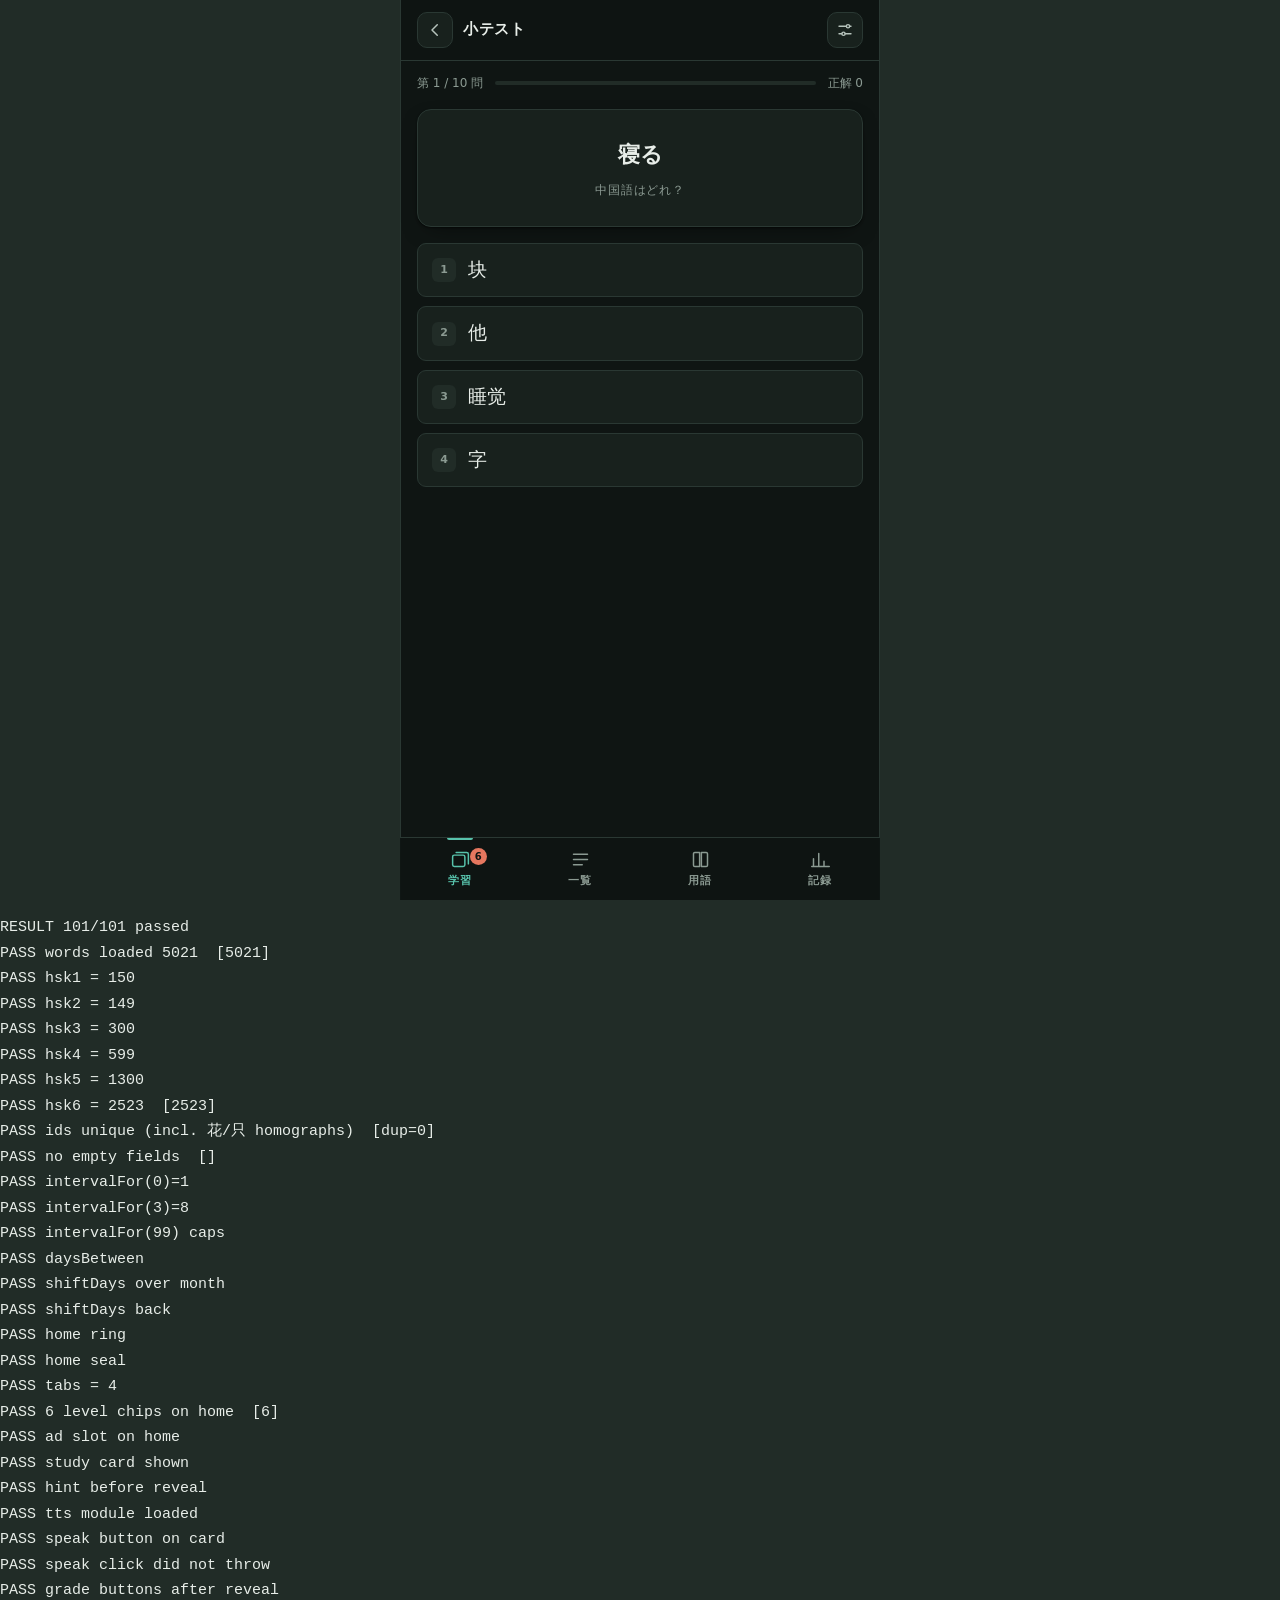
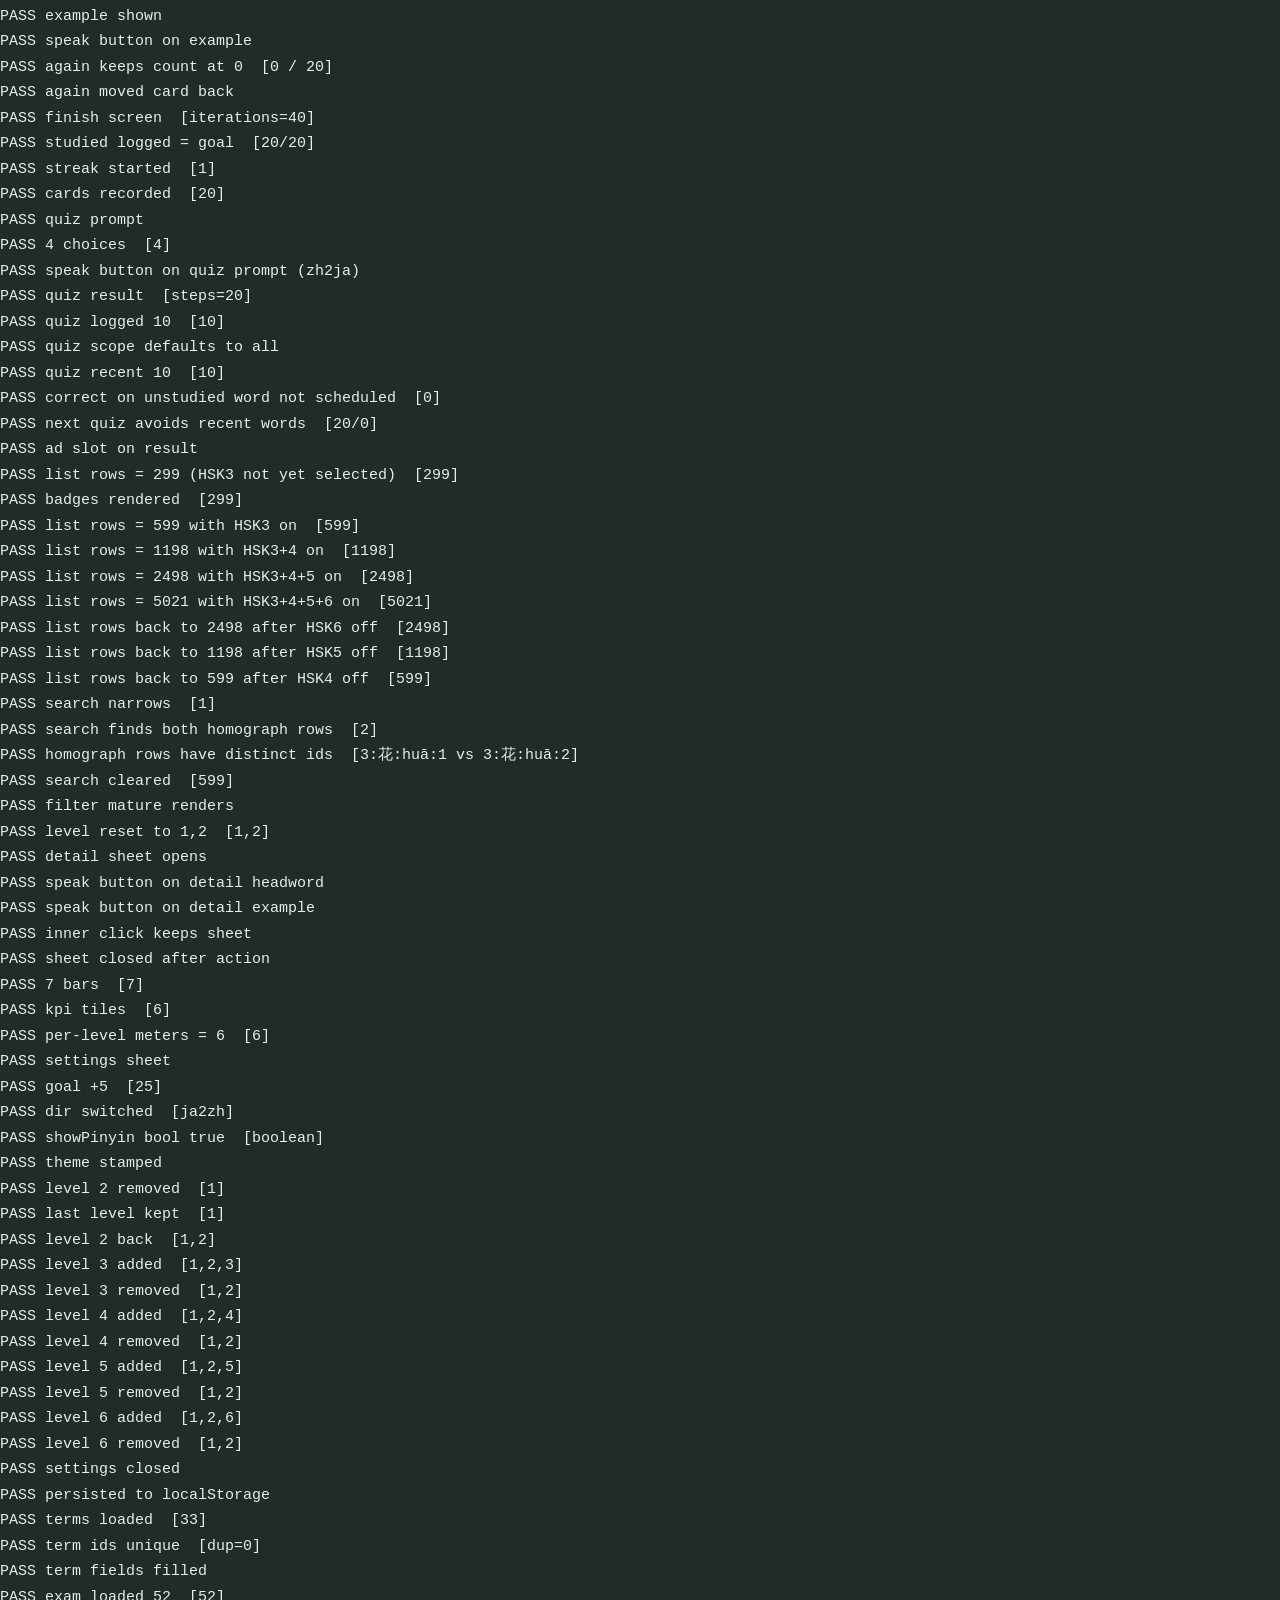
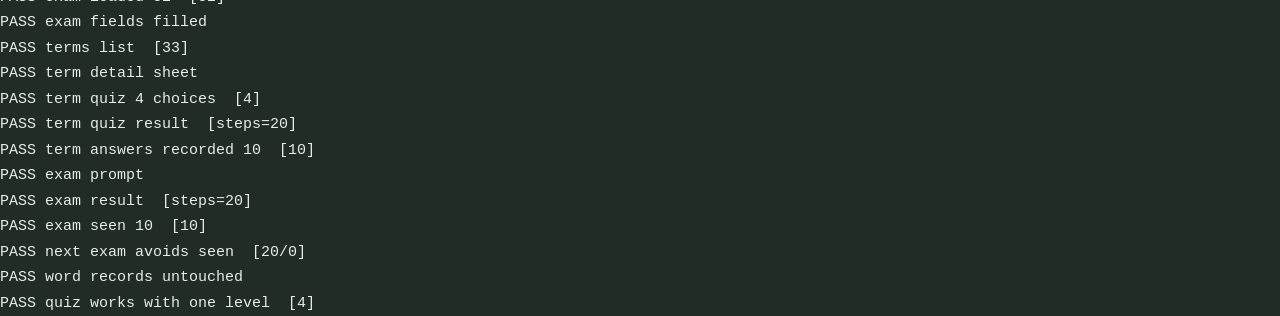
==== commit 339440f0: "単語の小テストを選んだ級の全体からランダムに出題 - 既定の出題範囲を「選んだ級の全体」に変更（設定で「学習した語を優先」に切替可） - 直近に出た語は後回しにし、範囲を出し切ったら一巡としてやり直す" ====
--- a/dev/selftest.html
+++ b/dev/selftest.html
@@ -121,6 +121,22 @@
     }
     ok("quiz result", !!q(".score-big"), "steps=" + qguard);
     ok("quiz logged 10", S.state.log[S.today()].quiz === 10, S.state.log[S.today()].quiz);
+    ok("quiz scope defaults to all", S.settings.quizScope === "all");
+    ok("quiz recent 10", S.state.quizRecent.length === 10, S.state.quizRecent.length);
+    var firstQuiz = S.state.quizRecent.slice();
+    var newOkScheduled = firstQuiz.filter(function (id) {
+      var c = S.state.cards[id]; return c && c.ok > 0 && c.ng === 0 && c.seen === 1 && c.box >= 0;
+    }).length;
+    ok("correct on unstudied word not scheduled", newOkScheduled === 0, newOkScheduled);
+    click('[data-act="quiz-again"]');
+    var overlapQ = S.state.quizRecent.slice(10).filter(function (id) { return firstQuiz.indexOf(id) !== -1; }).length;
+    ok("next quiz avoids recent words", S.state.quizRecent.length === 20 && overlapQ === 0, S.state.quizRecent.length + "/" + overlapQ);
+    var qg2 = 0;
+    while (!q(".score-big") && qg2++ < 60) {
+      if (q(".choice:not([disabled])")) q(".choice:not([disabled])").click();
+      else if (q('[data-act="quiz-next"]')) q('[data-act="quiz-next"]').click();
+      else break;
+    }
     ok("ad slot on result", !!q('[data-ad="result"]'));
 
     /* --- 一覧 --- */
